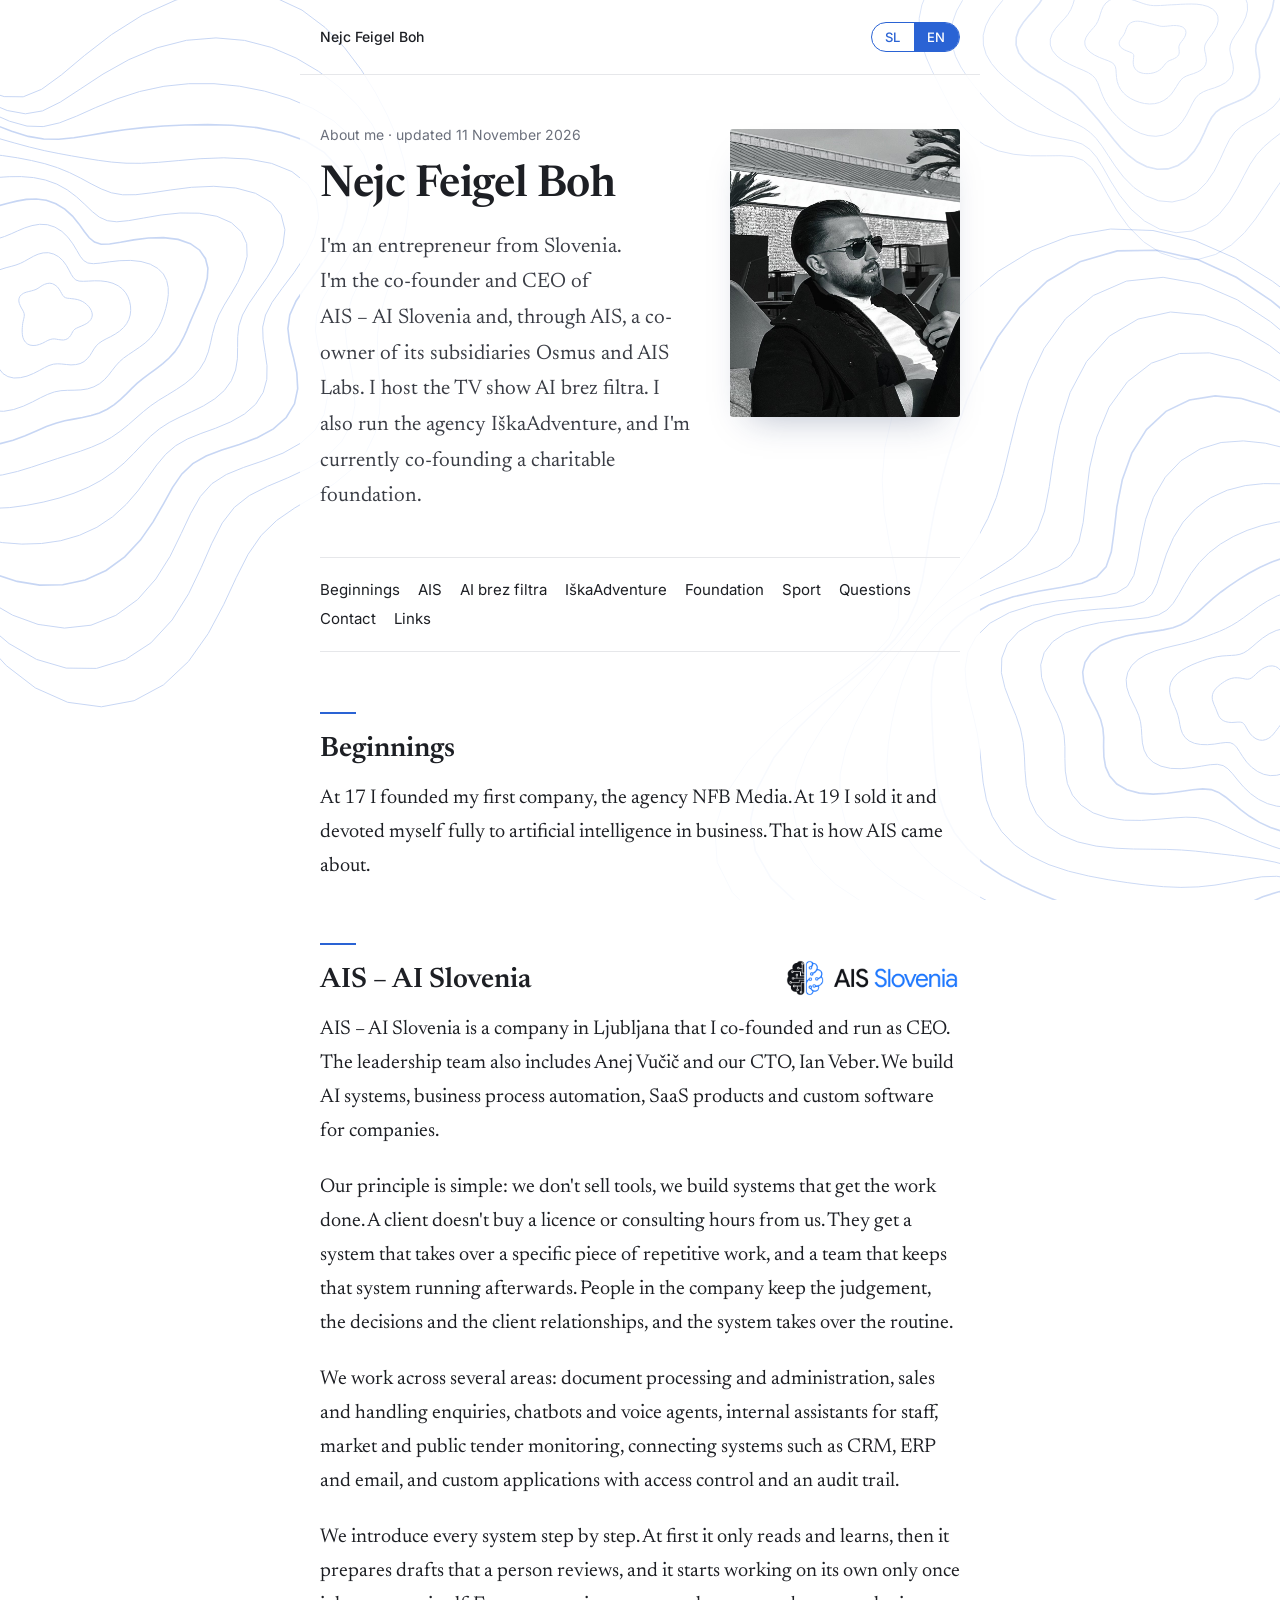
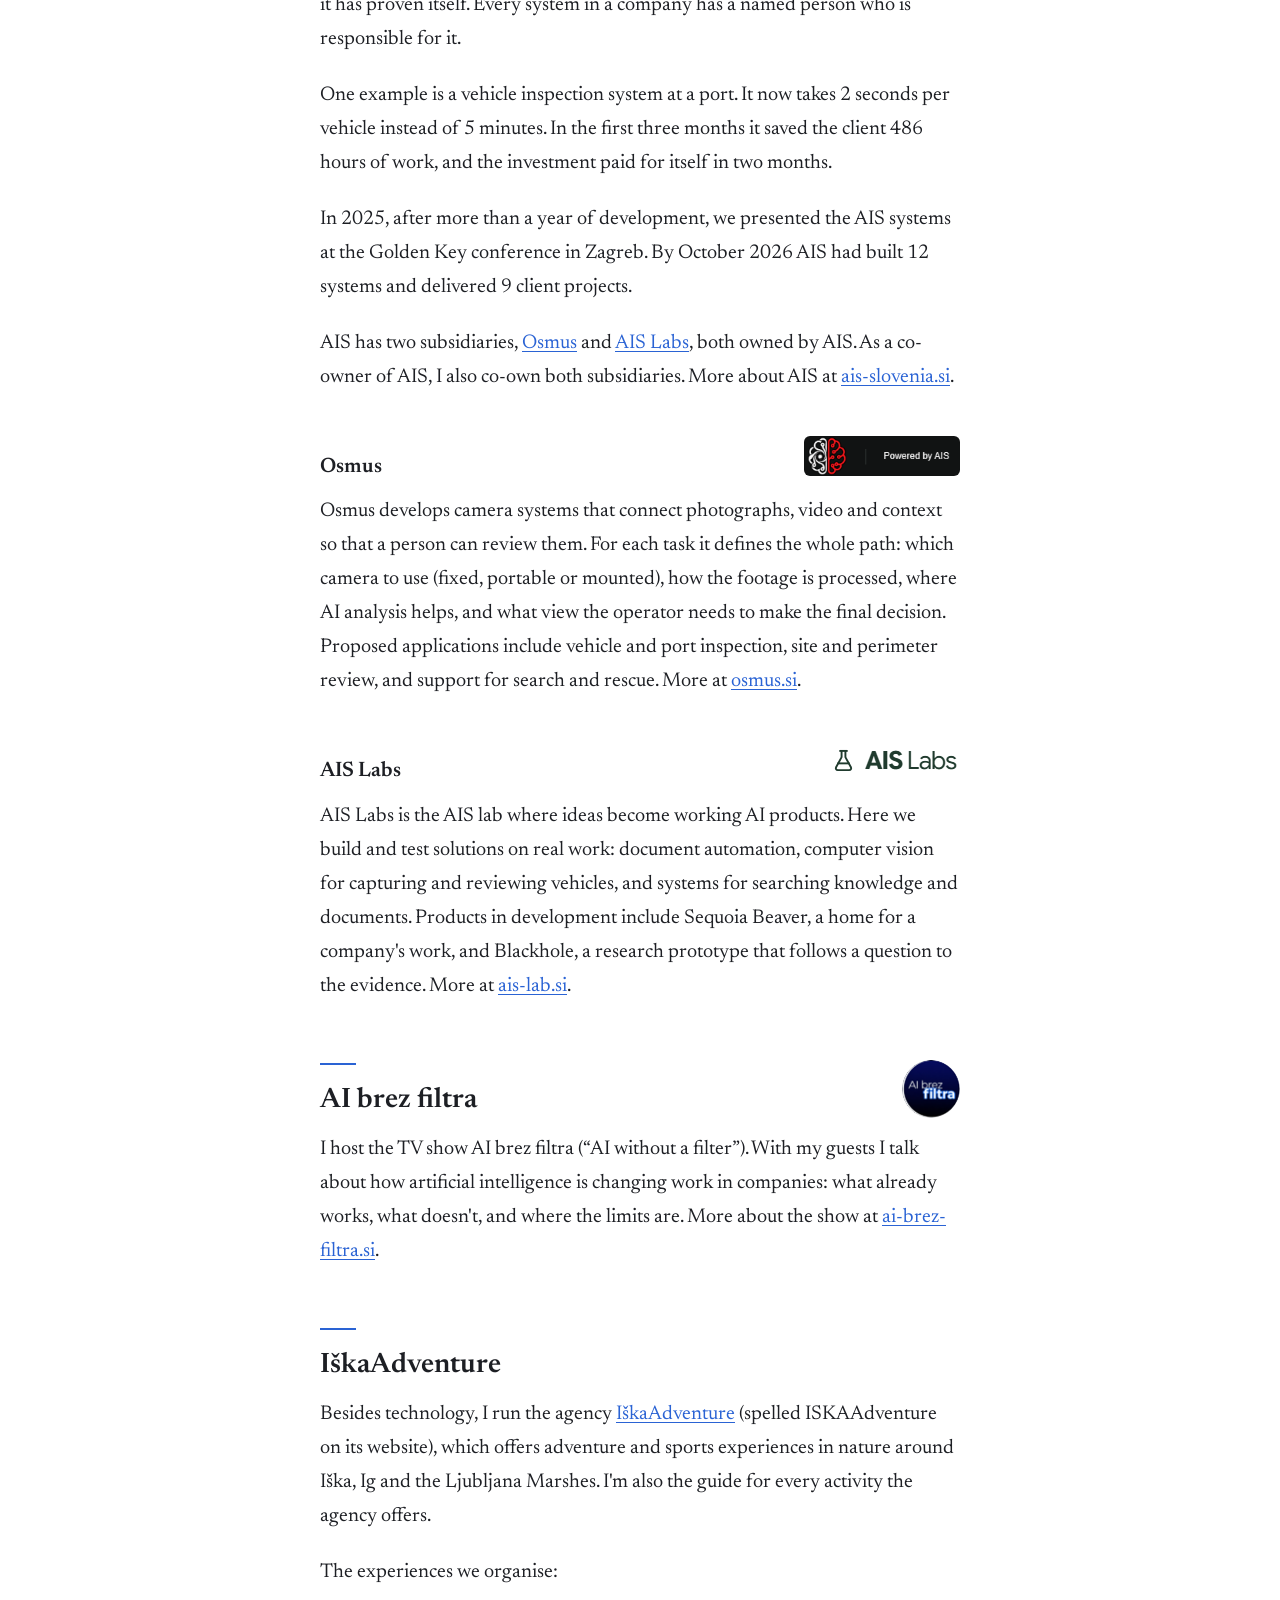
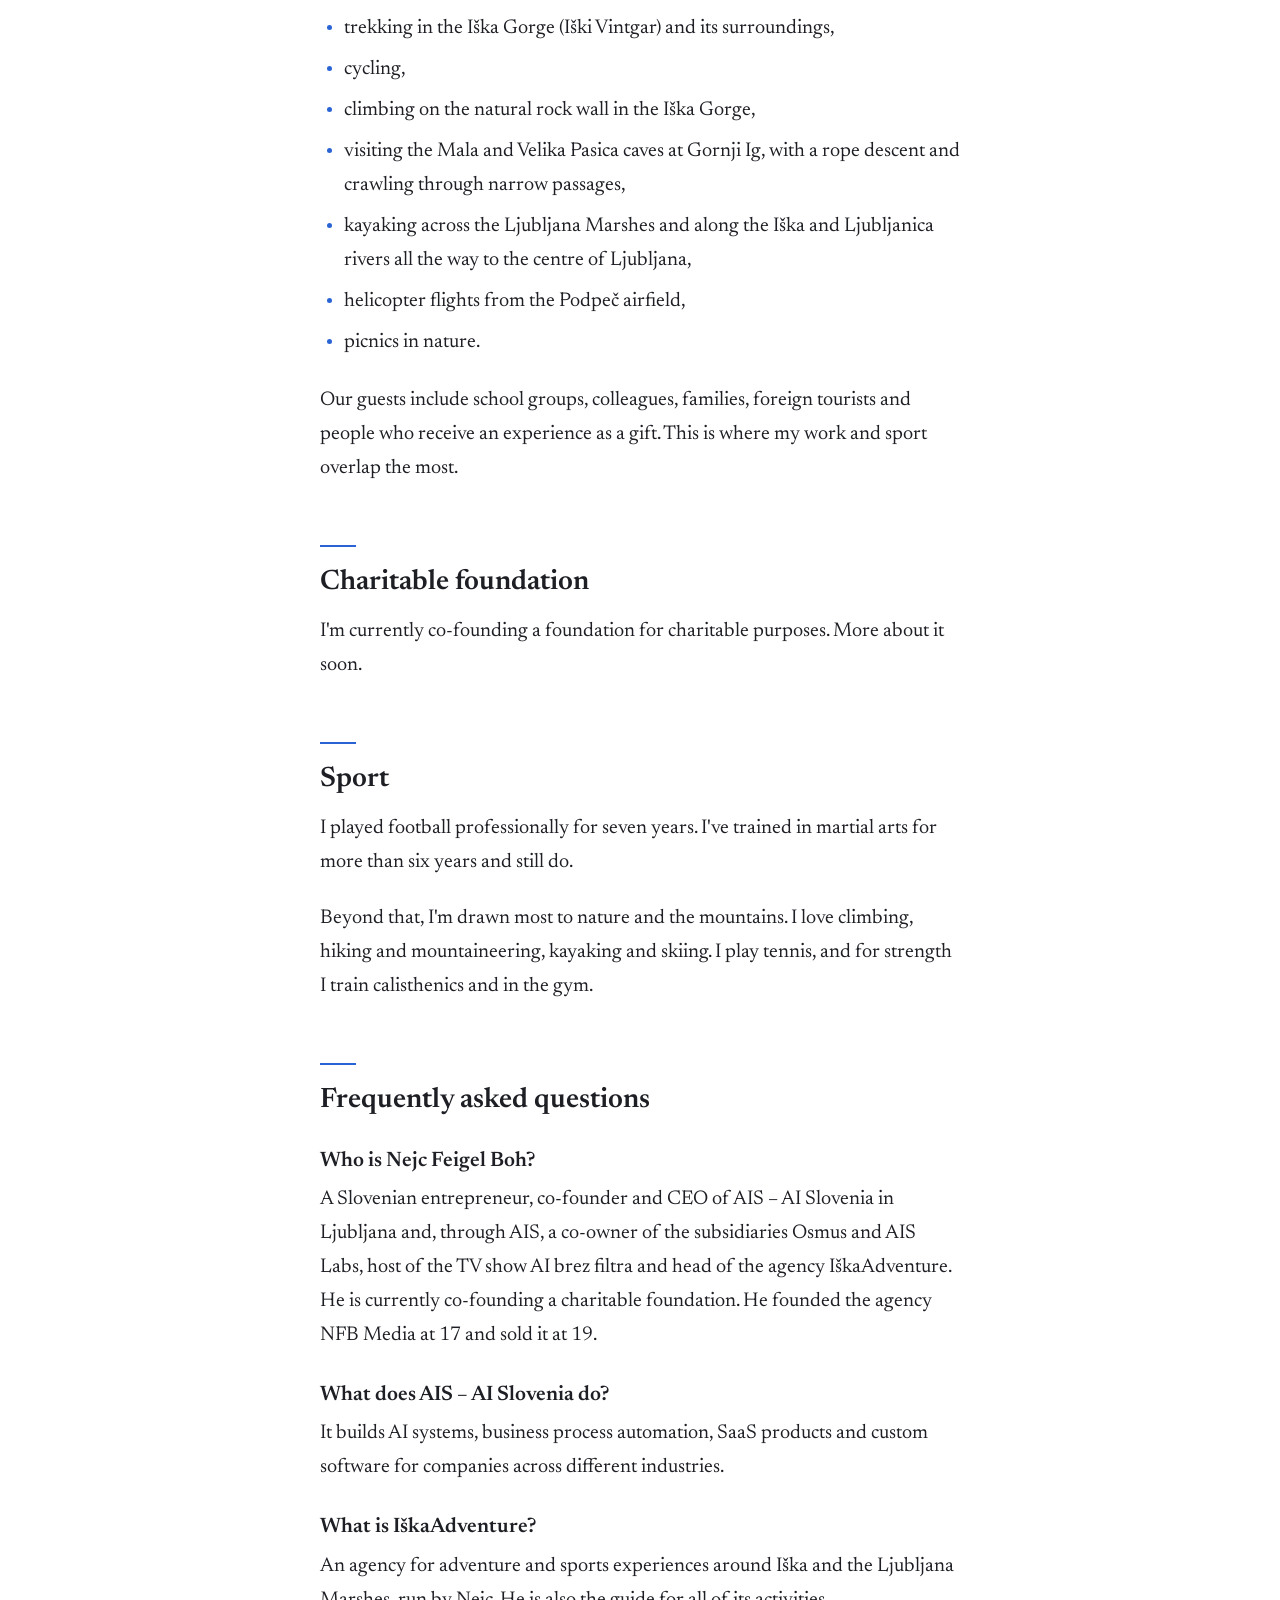
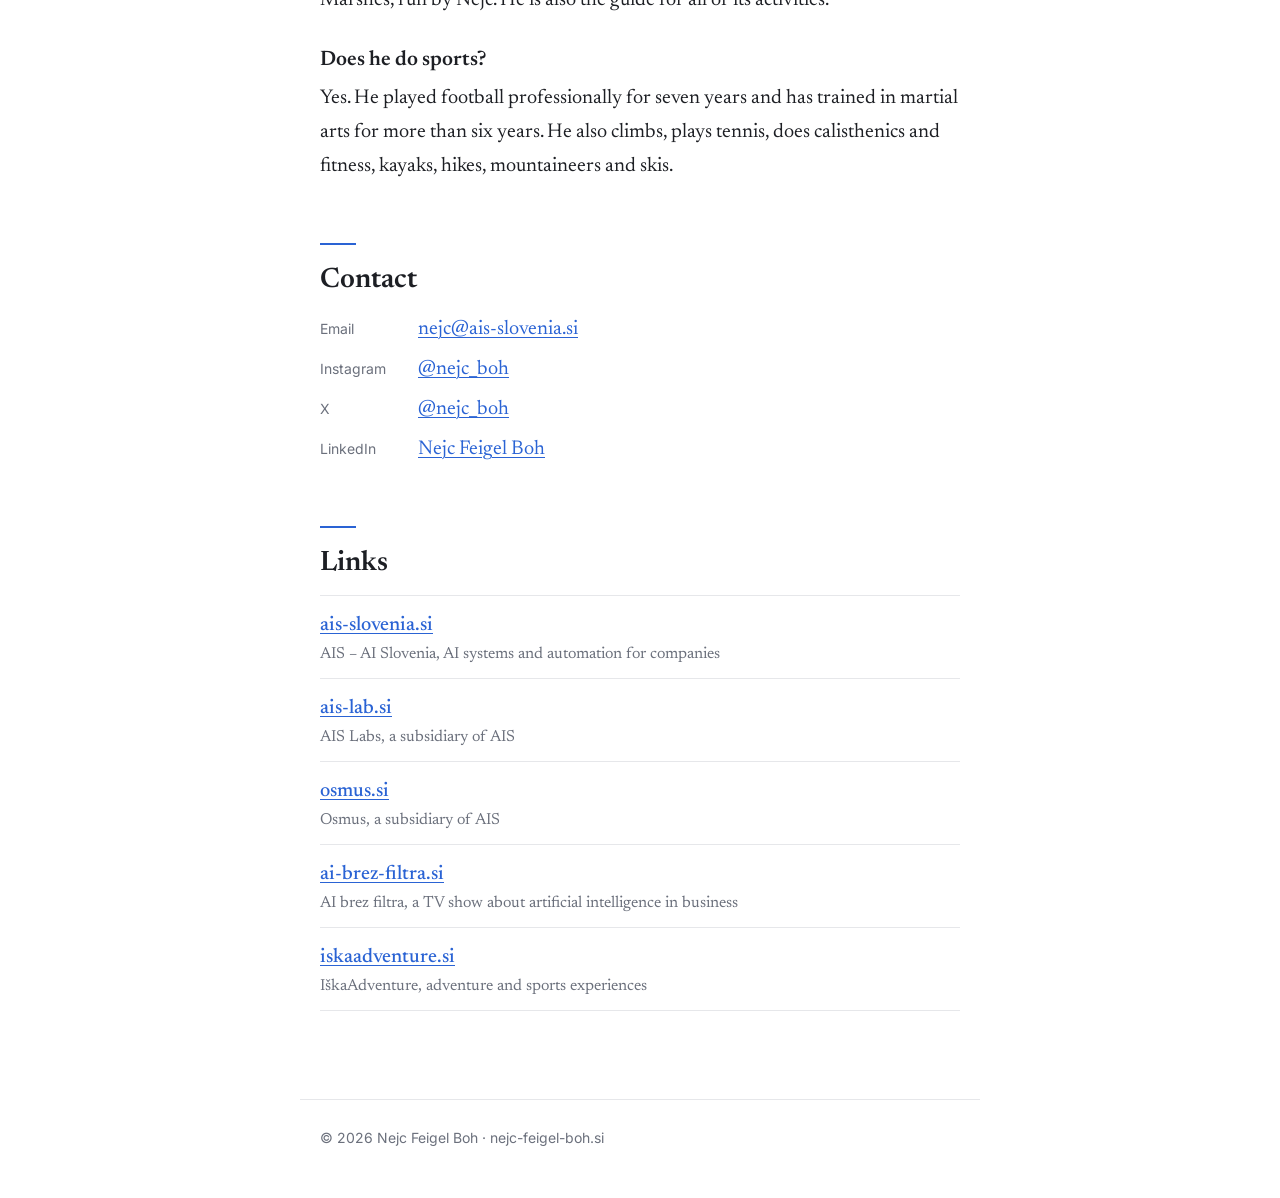
==== en/index.html @ ed2485aa "Osebna stran nejc-feigel-boh.si (SL in EN) Co-Authored-By: Claude Opus 5.5 <noreply@anthropic.com>" ====
<!doctype html>
<html lang="en">
<head>
<meta charset="utf-8">
<meta name="viewport" content="width=device-width, initial-scale=1">
<title>Nejc Feigel Boh – co-founder and CEO of AIS</title>
<meta name="description" content="Nejc Feigel Boh is the co-founder and CEO of AIS – AI Slovenia, host of the TV show AI brez filtra and head of the adventure agency IškaAdventure.">
<meta name="author" content="Nejc Feigel Boh">
<link rel="canonical" href="https://nejc-feigel-boh.si/en/">
<link rel="alternate" hreflang="sl" href="https://nejc-feigel-boh.si/">
<link rel="alternate" hreflang="en" href="https://nejc-feigel-boh.si/en/">
<link rel="alternate" hreflang="x-default" href="https://nejc-feigel-boh.si/">
<meta name="robots" content="index, follow, max-image-preview:large">
<meta name="color-scheme" content="light">

<meta property="og:type" content="profile">
<meta property="og:locale" content="en_GB">
<meta property="og:locale:alternate" content="sl_SI">
<meta property="og:title" content="Nejc Feigel Boh">
<meta property="og:description" content="Who Nejc Feigel Boh is, what he works on and how to reach him.">
<meta property="og:url" content="https://nejc-feigel-boh.si/en/">
<meta property="og:image" content="https://nejc-feigel-boh.si/og-image.jpg">
<meta property="og:image:width" content="1200">
<meta property="og:image:height" content="630">
<meta property="og:image:alt" content="Nejc Feigel Boh, black and white photo">
<meta property="profile:first_name" content="Nejc">
<meta property="profile:last_name" content="Feigel Boh">
<meta name="twitter:card" content="summary_large_image">

<link rel="alternate" type="text/plain" href="/llms.txt" title="LLM summary">

<link rel="preload" href="/fonts/newsreader-normal-400-latin.woff2" as="font" type="font/woff2" crossorigin>
<link rel="stylesheet" href="/fonts/fonts.css">
<link rel="icon" href="/favicon.svg" type="image/svg+xml">
<link rel="icon" href="/favicon-32.png" sizes="32x32" type="image/png">
<link rel="apple-touch-icon" href="/apple-touch-icon.png">

<script type="application/ld+json">
{
  "@context": "https://schema.org",
  "@graph": [
    {
      "@type": "ProfilePage",
      "@id": "https://nejc-feigel-boh.si/en/#page",
      "url": "https://nejc-feigel-boh.si/en/",
      "name": "Nejc Feigel Boh",
      "inLanguage": "en",
      "dateModified": "2026-11-11",
      "mainEntity": { "@id": "https://nejc-feigel-boh.si/#person" }
    },
    {
      "@type": "Person",
      "@id": "https://nejc-feigel-boh.si/#person",
      "name": "Nejc Feigel Boh",
      "givenName": "Nejc",
      "familyName": "Feigel Boh",
      "url": "https://nejc-feigel-boh.si/",
      "image": "https://nejc-feigel-boh.si/nejc-foto.jpg",
      "jobTitle": [
        "Co-founder and CEO of AIS – AI Slovenia",
        "Host of the TV show AI brez filtra",
        "Head of IškaAdventure and outdoor guide"
      ],
      "description": "Slovenian entrepreneur. Co-founder and CEO of AIS – AI Slovenia, which builds AI systems, business process automation, SaaS products and custom software. As a co-owner of AIS, also a co-owner of its subsidiaries Osmus and AIS Labs. Host of the TV show AI brez filtra. Runs the agency IškaAdventure and guides its adventure and sports activities. Currently co-founding a charitable foundation. Founded the agency NFB Media at 17 and sold it at 19. Played football professionally for seven years and has trained in martial arts for more than six years.",
      "nationality": { "@type": "Country", "name": "Slovenia" },
      "homeLocation": { "@type": "Place", "name": "Ljubljana, Slovenia" },
      "worksFor": [{ "@id": "https://ais-slovenia.si/#organization" }, { "@id": "https://nejc-feigel-boh.si/#iska" }],
      "email": "mailto:nejc@ais-slovenia.si",
      "knowsLanguage": ["sl", "en"],
      "knowsAbout": [
        "artificial intelligence in business",
        "business process automation",
        "AI agents",
        "custom software",
        "company leadership",
        "adventure tourism and outdoor guiding",
        "climbing", "football", "martial arts"
      ],
      "sameAs": [
        "https://www.instagram.com/nejc_boh/",
        "https://x.com/nejc_boh",
        "https://si.linkedin.com/in/nejc-feigel-boh-abba783a3"
      ]
    },
    {
      "@type": "Organization",
      "@id": "https://ais-slovenia.si/#organization",
      "name": "AIS Slovenia",
      "alternateName": ["AIS – AI Slovenia", "AIS", "Artificial Intelligence Slovenia"],
      "legalName": "AIS, razvoj umetne inteligence, Anej Vučič s.p.",
      "url": "https://ais-slovenia.si/",
      "address": { "@type": "PostalAddress", "addressLocality": "Ljubljana", "addressCountry": "SI" },
      "founder": { "@id": "https://nejc-feigel-boh.si/#person" },
      "subOrganization": [
        { "@type": "Organization", "name": "Osmus", "alternateName": "OSMUS", "url": "https://osmus.si/" },
        { "@type": "Organization", "name": "AIS Labs", "url": "https://ais-lab.si/" }
      ]
    },
    {
      "@type": "Organization",
      "@id": "https://nejc-feigel-boh.si/#iska",
      "name": "IškaAdventure",
      "alternateName": ["ISKAAdventure", "Iška Adventure"],
      "url": "https://iskaadventure.si/",
      "description": "Adventure and sports activities around Iška and the Ljubljana Marshes: trekking, cycling, climbing in the Iška Gorge, the Mala and Velika Pasica caves, kayaking, helicopter flights and picnics."
    },
    {
      "@type": "TVSeries",
      "name": "AI brez filtra",
      "url": "https://ai-brez-filtra.si/",
      "alternateName": "AI without a filter",
      "inLanguage": "sl",
      "actor": { "@id": "https://nejc-feigel-boh.si/#person" },
      "description": "A TV show about artificial intelligence in business, hosted by Nejc Feigel Boh."
    },
    {
      "@type": "FAQPage",
      "@id": "https://nejc-feigel-boh.si/en/#faq",
      "mainEntity": [
        {
          "@type": "Question",
          "name": "Who is Nejc Feigel Boh?",
          "acceptedAnswer": { "@type": "Answer", "text": "Nejc Feigel Boh is a Slovenian entrepreneur, co-founder and CEO of AIS – AI Slovenia in Ljubljana and, through AIS, a co-owner of the subsidiaries Osmus and AIS Labs, host of the TV show AI brez filtra and head of the adventure agency IškaAdventure. He is currently co-founding a charitable foundation. He founded the agency NFB Media at 17 and sold it at 19." }
        },
        {
          "@type": "Question",
          "name": "What is AIS – AI Slovenia?",
          "acceptedAnswer": { "@type": "Answer", "text": "AIS – AI Slovenia is a Ljubljana-based company that builds AI systems, business process automation, SaaS products and custom applications. Its subsidiaries are Osmus and AIS Labs." }
        },
        {
          "@type": "Question",
          "name": "What is IškaAdventure?",
          "acceptedAnswer": { "@type": "Answer", "text": "IškaAdventure (officially ISKAAdventure) is an agency for adventure and sports activities around Iška and the Ljubljana Marshes, run by Nejc Feigel Boh. It offers trekking, cycling, climbing in the Iška Gorge, visits to the Mala and Velika Pasica caves, kayaking, helicopter flights and picnics. Nejc is the guide for all of its activities." }
        },
        {
          "@type": "Question",
          "name": "Does Nejc Feigel Boh do sports?",
          "acceptedAnswer": { "@type": "Answer", "text": "Yes. He played football professionally for seven years and has trained in martial arts for more than six years. He also climbs, plays tennis, does calisthenics and fitness, kayaks, hikes, mountaineers and skis." }
        },
        {
          "@type": "Question",
          "name": "How can I contact Nejc Feigel Boh?",
          "acceptedAnswer": { "@type": "Answer", "text": "By email at nejc@ais-slovenia.si." }
        }
      ]
    }
  ]
}
</script>

<style>
  :root {
    --bg: #ffffff;
    --text: #1d1f24;
    --muted: #6b707c;
    --line: #e6e7ea;
    --blue: #2a63d4;
    --blue-dark: #1d4aa6;
  }
  * { box-sizing: border-box; }
  html { scroll-behavior: smooth; }
  body {
    margin: 0; background: var(--bg); color: var(--text);
    font-family: Newsreader, Georgia, "Times New Roman", serif;
    font-size: 20px; line-height: 1.7;
    -webkit-font-smoothing: antialiased;
  }
  a { color: var(--blue); text-decoration: underline; text-decoration-thickness: 1px; text-underline-offset: 3px; }
  a:hover { color: var(--blue-dark); }

  .site { max-width: 680px; margin: 0 auto; padding: 0 20px; }
  .top {
    max-width: 680px; margin: 0 auto; padding: 22px 20px;
    display: flex; justify-content: space-between; align-items: baseline; gap: 16px;
    font-family: Inter, system-ui, sans-serif; font-size: 14px; color: var(--muted);
    border-bottom: 1px solid var(--line);
  }
  .top a { color: var(--text); text-decoration: none; font-weight: 500; }
  .top { align-items: center; }

  /* Gumb za jezik */
  .lang { display: inline-flex; border: 1px solid var(--blue); border-radius: 999px; overflow: hidden; }
  .lang a, .lang span {
    padding: 5px 13px; font-size: 13px; font-weight: 500; letter-spacing: .04em; line-height: 1.4;
  }
  .lang .on { background: var(--blue); color: #fff; }
  .top .lang a { color: var(--blue); }
  .top .lang a:hover { background: #eef3fc; color: var(--blue-dark); }

  article { padding: 48px 0 24px; }

  .author { font-family: Inter, system-ui, sans-serif; font-size: 14px; color: var(--muted); margin-bottom: 14px; }

  /* Velika fotografija na vrhu */
  .opening { display: grid; grid-template-columns: 1fr 230px; gap: 36px; align-items: start; }
  .opening .intro { font-size: 21px; }
  .nowrap { white-space: nowrap; }
  .hero-photo { margin: 6px 0 0; }
  .hero-photo img {
    display: block; width: 100%; height: auto; aspect-ratio: 4 / 5; object-fit: cover; object-position: 45% 30%;
    border-radius: 3px; box-shadow: 0 18px 36px -20px rgba(20, 40, 90, .35);
  }
  @media (max-width: 600px) {
    .opening { grid-template-columns: 1fr; gap: 0; }
    .hero-photo { order: -1; width: 62%; max-width: 240px; margin: 0 0 24px; }
  }

  /* Ozadje: plastnice, ki se premikajo ob skrolanju */
  html { background: var(--bg); }
  body { background: transparent; }
  #topo { position: fixed; inset: 0; width: 100%; height: 100%; z-index: -1; pointer-events: none; }
  #topo path { fill: none; stroke: var(--blue); stroke-width: 1; vector-effect: non-scaling-stroke; }
  .top, .site, footer { position: relative; }
  article { background: rgba(255,255,255,.86); margin: 0 -20px; padding-left: 20px; padding-right: 20px; }

  .progress {
    position: fixed; top: 0; left: 0; height: 2px; width: 100%; background: var(--blue);
    transform-origin: 0 50%; transform: scaleX(0); z-index: 20;
  }

  /* Besedilo se ob skrolanju nežno prikaže */
  .js .reveal { opacity: 0; transform: translateY(14px); transition: opacity .7s ease, transform .7s ease; }
  .js .reveal.in { opacity: 1; transform: none; }
  @media (prefers-reduced-motion: reduce) {
    .js .reveal { opacity: 1; transform: none; transition: none; }
  }

  h1 { font-weight: 600; font-size: 44px; line-height: 1.15; letter-spacing: -.01em; margin: 0 0 18px; }
  .intro { font-size: 22px; color: #3a3d45; margin: 0 0 8px; }

  h2 { font-weight: 600; font-size: 28px; line-height: 1.25; margin: 56px 0 14px; padding-top: 4px; }
  h2::before { content: ""; display: block; width: 36px; height: 2px; background: var(--blue); margin-bottom: 18px; }
  h3 { font-weight: 600; font-size: 21px; line-height: 1.35; margin: 30px 0 6px; }
  p { margin: 0 0 1.1em; }
  ul { margin: 0 0 1.2em; padding-left: 1.2em; }
  li { margin-bottom: .35em; }
  li::marker { color: var(--blue); }

  .toc {
    margin: 34px 0 0; padding: 18px 0; border-top: 1px solid var(--line); border-bottom: 1px solid var(--line);
    font-family: Inter, system-ui, sans-serif; font-size: 15px; line-height: 1.9; color: var(--muted);
  }
  .toc a { color: var(--text); text-decoration: none; margin-right: 14px; white-space: nowrap; }
  .toc a:hover { color: var(--blue); }

  .note { color: var(--muted); font-size: 17px; }

  .sec-title {
    display: flex; justify-content: space-between; align-items: flex-end; gap: 12px 24px; flex-wrap: wrap;
    margin: 56px 0 14px;
  }
  .sec-title h2 { margin: 0; }
  .sec-logo { display: block; line-height: 0; }
  .sec-logo img { height: 40px; width: auto; }
  .sec-title.sub { margin: 30px 0 6px; align-items: center; }
  .sec-logo img.logo-dark { height: 40px; border-radius: 6px; }
  .sec-logo img.logo-small { height: 27px; }
  .sec-logo img.logo-round { height: 58px; border-radius: 50%; }
  @media (max-width: 600px) {
    .sec-title { margin-top: 46px; }
    .sec-title.sub { margin-top: 28px; }
    .sec-logo img { height: 32px; }
    .sec-logo img.logo-dark { height: 34px; }
    .sec-logo img.logo-small { height: 24px; }
    .sec-logo img.logo-round { height: 48px; }
  }

  .contact { list-style: none; padding: 0; margin: 0 0 1.2em; }
  .contact li { margin: 0 0 .3em; }
  .contact span { display: inline-block; min-width: 98px; font-family: Inter, system-ui, sans-serif; font-size: 14px; color: var(--muted); }

  .links { list-style: none; padding: 0; margin: 0 0 1.2em; }
  .links li { padding: 12px 0; border-bottom: 1px solid var(--line); margin: 0; }
  .links li:first-child { border-top: 1px solid var(--line); }
  .links a { font-weight: 500; }
  .links span { display: block; font-size: 16px; color: var(--muted); line-height: 1.5; }

  footer {
    max-width: 680px; margin: 40px auto 0; padding: 26px 20px 48px; border-top: 1px solid var(--line);
    font-family: Inter, system-ui, sans-serif; font-size: 14px; color: var(--muted);
  }

  @media (max-width: 600px) {
    body { font-size: 18.5px; }
    h1 { font-size: 34px; }
    .intro { font-size: 20px; }
    h2 { font-size: 25px; margin-top: 46px; }
    article { padding-top: 34px; }
  }
</style>
</head>
<body>
<script>document.documentElement.classList.add('js');</script>
<div class="progress" aria-hidden="true"></div>
<svg id="topo" aria-hidden="true"></svg>

<header class="top">
  <a href="#">Nejc Feigel Boh</a>
  <nav class="lang" aria-label="Language">
    <a href="../" hreflang="sl" lang="sl" title="Preberi v slovenščini">SL</a><span class="on" aria-current="true">EN</span>
  </nav>
</header>

<main class="site">
<article>

  <div class="opening">
    <div>
      <div class="author">About me · updated 11 November 2026</div>
      <h1>Nejc Feigel Boh</h1>
      <p class="intro">
        I'm an entrepreneur from Slovenia.<br>
        I'm the co-founder and CEO of <span class="nowrap">AIS – AI Slovenia</span> and, through AIS,
        a co-owner of its subsidiaries Osmus and AIS Labs. I host the TV show AI brez filtra. I also
        run the agency IškaAdventure, and I'm currently co-founding a charitable foundation.
      </p>
    </div>
    <figure class="hero-photo">
      <img src="../nejc-foto.jpg" alt="Nejc Feigel Boh, black and white photo" width="1069" height="1133">
    </figure>
  </div>

  <nav class="toc" aria-label="Contents">
    <a href="#beginnings">Beginnings</a>
    <a href="#ais">AIS</a>
    <a href="#ai-brez-filtra">AI brez filtra</a>
    <a href="#iskaadventure">IškaAdventure</a>
    <a href="#foundation">Foundation</a>
    <a href="#sport">Sport</a>
    <a href="#questions">Questions</a>
    <a href="#contact">Contact</a>
    <a href="#links">Links</a>
  </nav>

  <h2 id="beginnings">Beginnings</h2>
  <p>
    At 17 I founded my first company, the agency NFB Media. At 19 I sold it and devoted myself fully to
    artificial intelligence in business. That is how AIS came about.
  </p>

  <div class="sec-title">
    <h2 id="ais">AIS – AI Slovenia</h2>
    <a href="https://ais-slovenia.si/" class="sec-logo"><img src="../ais-logo.png" alt="AIS Slovenia logo" width="502" height="114"></a>
  </div>
  <p>
    AIS – AI Slovenia is a company in Ljubljana that I co-founded and run as CEO. The leadership team also
    includes Anej Vučič and our CTO, Ian Veber. We build AI systems, business process automation, SaaS products
    and custom software for companies.
  </p>
  <p>
    Our principle is simple: we don't sell tools, we build systems that get the work done. A client doesn't buy
    a licence or consulting hours from us. They get a system that takes over a specific piece of repetitive work,
    and a team that keeps that system running afterwards. People in the company keep the judgement, the decisions
    and the client relationships, and the system takes over the routine.
  </p>
  <p>
    We work across several areas: document processing and administration, sales and handling enquiries,
    chatbots and voice agents, internal assistants for staff, market and public tender monitoring, connecting
    systems such as CRM, ERP and email, and custom applications with access control and an audit trail.
  </p>
  <p>
    We introduce every system step by step. At first it only reads and learns, then it prepares drafts that a
    person reviews, and it starts working on its own only once it has proven itself. Every system in a company
    has a named person who is responsible for it.
  </p>
  <p>
    One example is a vehicle inspection system at a port. It now takes 2 seconds per vehicle instead of
    5 minutes. In the first three months it saved the client 486 hours of work, and the investment paid for
    itself in two months.
  </p>
  <p>
    In 2025, after more than a year of development, we presented the AIS systems at the Golden Key
    conference in Zagreb. By October 2026 AIS had built 12 systems and delivered 9 client projects.
  </p>

  <p>
    AIS has two subsidiaries, <a href="https://osmus.si/">Osmus</a> and
    <a href="https://ais-lab.si/">AIS Labs</a>, both owned by AIS. As a co-owner of AIS, I also co-own
    both subsidiaries. More about AIS at
    <a href="https://ais-slovenia.si/">ais-slovenia.si</a>.
  </p>

  <div class="sec-title sub">
    <h3 id="osmus">Osmus</h3>
    <a href="https://osmus.si/" class="sec-logo"><img class="logo-dark" src="../osmus-logo.png?v=2" alt="Osmus logo, Powered by AIS" width="203" height="52"></a>
  </div>

  <p>
    Osmus develops camera systems that connect photographs, video and context so that a person can review them.
    For each task it defines the whole path: which camera to use (fixed, portable or mounted), how the footage is
    processed, where AI analysis helps, and what view the operator needs to make the final decision. Proposed
    applications include vehicle and port inspection, site and perimeter review, and support for search and rescue. More at
    <a href="https://osmus.si/">osmus.si</a>.
  </p>

  <div class="sec-title sub">
    <h3 id="ais-labs">AIS Labs</h3>
    <a href="https://ais-lab.si/" class="sec-logo"><img class="logo-small" src="../ais-labs-logo.png" alt="AIS Labs logo" width="128" height="27"></a>
  </div>

  <p>
    AIS Labs is the AIS lab where ideas become working AI products. Here we build and test solutions on real work:
    document automation, computer vision for capturing and reviewing vehicles, and systems for searching knowledge
    and documents. Products in development include Sequoia Beaver, a home for a company's work, and Blackhole, a
    research prototype that follows a question to the evidence. More at <a href="https://ais-lab.si/">ais-lab.si</a>.
  </p>

  <div class="sec-title">
    <h2 id="ai-brez-filtra">AI brez filtra</h2>
    <a href="https://ai-brez-filtra.si/" class="sec-logo"><img class="logo-round" src="../ai-brez-filtra-logo.png?v=2" alt="AI brez filtra show logo" width="200" height="200"></a>
  </div>
  <p>
    I host the TV show AI brez filtra (“AI without a filter”). With my guests I talk about how artificial
    intelligence is changing work in companies: what already works, what doesn't, and where the limits are.
    More about the show at <a href="https://ai-brez-filtra.si/">ai-brez-filtra.si</a>.
  </p>

  <h2 id="iskaadventure">IškaAdventure</h2>
  <p>
    Besides technology, I run the agency <a href="https://iskaadventure.si/">IškaAdventure</a>
    (spelled ISKAAdventure on its website), which offers
    adventure and sports experiences in nature around Iška, Ig and the Ljubljana Marshes. I'm also the guide
    for every activity the agency offers.
  </p>
  <p>The experiences we organise:</p>
  <ul>
    <li>trekking in the Iška Gorge (Iški Vintgar) and its surroundings,</li>
    <li>cycling,</li>
    <li>climbing on the natural rock wall in the Iška Gorge,</li>
    <li>visiting the Mala and Velika Pasica caves at Gornji Ig, with a rope descent and crawling through narrow passages,</li>
    <li>kayaking across the Ljubljana Marshes and along the Iška and Ljubljanica rivers all the way to the centre of Ljubljana,</li>
    <li>helicopter flights from the Podpeč airfield,</li>
    <li>picnics in nature.</li>
  </ul>
  <p>
    Our guests include school groups, colleagues, families, foreign tourists and people who receive an
    experience as a gift. This is where my work and sport overlap the most.
  </p>

  <h2 id="foundation">Charitable foundation</h2>
  <p>
    I'm currently co-founding a foundation for charitable purposes. More about it soon.
  </p>

  <h2 id="sport">Sport</h2>
  <p>
    I played football professionally for seven years. I've trained in martial arts for more than six years
    and still do.
  </p>
  <p>
    Beyond that, I'm drawn most to nature and the mountains. I love climbing, hiking and mountaineering,
    kayaking and skiing. I play tennis, and for strength I train calisthenics and in the gym.
  </p>

  <h2 id="questions">Frequently asked questions</h2>

  <h3>Who is Nejc Feigel Boh?</h3>
  <p>
    A Slovenian entrepreneur, co-founder and CEO of AIS – AI Slovenia in Ljubljana and, through AIS, a co-owner
    of the subsidiaries Osmus and AIS Labs, host of the TV show AI brez filtra and head of the agency IškaAdventure. He is currently
    co-founding a charitable foundation. He founded the agency NFB Media at 17 and sold it at 19.
  </p>

  <h3>What does AIS – AI Slovenia do?</h3>
  <p>
    It builds AI systems, business process automation, SaaS products and custom software for companies across
    different industries.
  </p>

  <h3>What is IškaAdventure?</h3>
  <p>
    An agency for adventure and sports experiences around Iška and the Ljubljana Marshes, run by Nejc.
    He is also the guide for all of its activities.
  </p>

  <h3>Does he do sports?</h3>
  <p>
    Yes. He played football professionally for seven years and has trained in martial arts for more than six
    years. He also climbs, plays tennis, does calisthenics and fitness, kayaks, hikes, mountaineers and skis.
  </p>

  <h2 id="contact">Contact</h2>
  <ul class="contact">
    <li><span>Email</span><a href="mailto:nejc@ais-slovenia.si">nejc@ais-slovenia.si</a></li>
    <li><span>Instagram</span><a href="https://www.instagram.com/nejc_boh/" rel="me">@nejc_boh</a></li>
    <li><span>X</span><a href="https://x.com/nejc_boh" rel="me">@nejc_boh</a></li>
    <li><span>LinkedIn</span><a href="https://si.linkedin.com/in/nejc-feigel-boh-abba783a3" rel="me">Nejc Feigel Boh</a></li>
  </ul>

  <h2 id="links">Links</h2>
  <ul class="links">
    <li><a href="https://ais-slovenia.si/">ais-slovenia.si</a><span>AIS – AI Slovenia, AI systems and automation for companies</span></li>
    <li><a href="https://ais-lab.si/">ais-lab.si</a><span>AIS Labs, a subsidiary of AIS</span></li>
    <li><a href="https://osmus.si/">osmus.si</a><span>Osmus, a subsidiary of AIS</span></li>
    <li><a href="https://ai-brez-filtra.si/">ai-brez-filtra.si</a><span>AI brez filtra, a TV show about artificial intelligence in business</span></li>
    <li><a href="https://iskaadventure.si/">iskaadventure.si</a><span>IškaAdventure, adventure and sports experiences</span></li>
  </ul>

</article>
</main>

<footer>
  © 2026 Nejc Feigel Boh · nejc-feigel-boh.si
</footer>


<script>
(function () {
  var NS = 'http://www.w3.org/2000/svg';
  var svg = document.getElementById('topo');
  var reduce = window.matchMedia('(prefers-reduced-motion: reduce)').matches;
  var groups = [];

  // Plastnice: valovite zaprte krivulje okoli središča, kot na zemljevidu gora.
  function contour(cx, cy, r, seed) {
    var pts = [], n = 90;
    for (var i = 0; i < n; i++) {
      var a = i / n * Math.PI * 2;
      var k = 1 + .16 * Math.sin(3 * a + seed) + .09 * Math.sin(5 * a + seed * 1.7) + .05 * Math.cos(7 * a - seed);
      pts.push([cx + Math.cos(a) * r * k, cy + Math.sin(a) * r * k * .82]);
    }
    var d = 'M' + pts[0][0].toFixed(1) + ' ' + pts[0][1].toFixed(1);
    for (var j = 1; j < n; j++) d += 'L' + pts[j][0].toFixed(1) + ' ' + pts[j][1].toFixed(1);
    return d + 'Z';
  }

  function build() {
    svg.innerHTML = '';
    groups = [];
    var w = innerWidth, h = innerHeight;
    svg.setAttribute('viewBox', '0 0 ' + w + ' ' + h);
    var hills = [
      { x: w * .04, y: h * .35, levels: 11, step: 34, seed: 1.3, speed: .12, op: .26 },
      { x: w * .98, y: h * .78, levels: 13, step: 38, seed: 4.1, speed: .22, op: .24 },
      { x: w * .9,  y: h * .05, levels: 7,  step: 30, seed: 2.6, speed: .06, op: .17 }
    ];
    hills.forEach(function (hl) {
      var g = document.createElementNS(NS, 'g');
      g.style.opacity = hl.op;
      for (var i = 1; i <= hl.levels; i++) {
        var p = document.createElementNS(NS, 'path');
        p.setAttribute('d', contour(hl.x, hl.y, i * hl.step, hl.seed + i * .23));
        if (i % 4 === 0) p.style.strokeWidth = 1.6;
        g.appendChild(p);
      }
      svg.appendChild(g);
      groups.push({ el: g, hill: hl });
    });
    update();
  }

  var bar = document.querySelector('.progress');
  function update() {
    var y = scrollY, max = document.documentElement.scrollHeight - innerHeight;
    bar.style.transform = 'scaleX(' + (max > 0 ? y / max : 0) + ')';
    if (reduce) return;
    groups.forEach(function (o, i) {
      var dy = -y * o.hill.speed, rot = y * .004 * (i % 2 ? -1 : 1);
      o.el.setAttribute('transform', 'translate(0 ' + dy.toFixed(1) + ') rotate(' + rot.toFixed(2) + ' ' + o.hill.x + ' ' + o.hill.y + ')');
    });
  }

  var ticking = false;
  addEventListener('scroll', function () {
    if (!ticking) { ticking = true; requestAnimationFrame(function () { update(); ticking = false; }); }
  }, { passive: true });
  addEventListener('resize', build);
  build();

  // Prikaz besedila ob skrolanju
  var items = document.querySelectorAll('article h2, article h3, article p, article ul, .toc');
  if ('IntersectionObserver' in window) {
    var io = new IntersectionObserver(function (entries) {
      entries.forEach(function (e) { if (e.isIntersecting) { e.target.classList.add('in'); io.unobserve(e.target); } });
    }, { rootMargin: '0px 0px -8% 0px' });
    items.forEach(function (el) { el.classList.add('reveal'); io.observe(el); });
  }
})();
</script>

</body>
</html>
---- fonts/fonts.css ----
/* latin-ext */
@font-face {
  font-family: 'Inter';
  font-style: normal;
  font-weight: 400;
  font-display: swap;
  src: url(/fonts/inter-normal-400-latin-ext.woff2) format('woff2');
  unicode-range: U+0100-02BA, U+02BD-02C5, U+02C7-02CC, U+02CE-02D7, U+02DD-02FF, U+0304, U+0308, U+0329, U+1D00-1DBF, U+1E00-1E9F, U+1EF2-1EFF, U+2020, U+20A0-20AB, U+20AD-20C4, U+2113, U+2C60-2C7F, U+A720-A7FF;
}
/* latin */
@font-face {
  font-family: 'Inter';
  font-style: normal;
  font-weight: 400;
  font-display: swap;
  src: url(/fonts/inter-normal-400-latin.woff2) format('woff2');
  unicode-range: U+0000-00FF, U+0131, U+0152-0153, U+02BB-02BC, U+02C6, U+02DA, U+02DC, U+0304, U+0308, U+0329, U+2000-206F, U+20AC, U+2122, U+2191, U+2193, U+2212, U+2215, U+FEFF, U+FFFD;
}
/* latin-ext */
@font-face {
  font-family: 'Inter';
  font-style: normal;
  font-weight: 500;
  font-display: swap;
  src: url(/fonts/inter-normal-400-latin-ext.woff2) format('woff2');
  unicode-range: U+0100-02BA, U+02BD-02C5, U+02C7-02CC, U+02CE-02D7, U+02DD-02FF, U+0304, U+0308, U+0329, U+1D00-1DBF, U+1E00-1E9F, U+1EF2-1EFF, U+2020, U+20A0-20AB, U+20AD-20C4, U+2113, U+2C60-2C7F, U+A720-A7FF;
}
/* latin */
@font-face {
  font-family: 'Inter';
  font-style: normal;
  font-weight: 500;
  font-display: swap;
  src: url(/fonts/inter-normal-400-latin.woff2) format('woff2');
  unicode-range: U+0000-00FF, U+0131, U+0152-0153, U+02BB-02BC, U+02C6, U+02DA, U+02DC, U+0304, U+0308, U+0329, U+2000-206F, U+20AC, U+2122, U+2191, U+2193, U+2212, U+2215, U+FEFF, U+FFFD;
}
/* latin-ext */
@font-face {
  font-family: 'Newsreader';
  font-style: italic;
  font-weight: 400;
  font-display: swap;
  src: url(/fonts/newsreader-italic-400-latin-ext.woff2) format('woff2');
  unicode-range: U+0100-02BA, U+02BD-02C5, U+02C7-02CC, U+02CE-02D7, U+02DD-02FF, U+0304, U+0308, U+0329, U+1D00-1DBF, U+1E00-1E9F, U+1EF2-1EFF, U+2020, U+20A0-20AB, U+20AD-20C4, U+2113, U+2C60-2C7F, U+A720-A7FF;
}
/* latin */
@font-face {
  font-family: 'Newsreader';
  font-style: italic;
  font-weight: 400;
  font-display: swap;
  src: url(/fonts/newsreader-italic-400-latin.woff2) format('woff2');
  unicode-range: U+0000-00FF, U+0131, U+0152-0153, U+02BB-02BC, U+02C6, U+02DA, U+02DC, U+0304, U+0308, U+0329, U+2000-206F, U+20AC, U+2122, U+2191, U+2193, U+2212, U+2215, U+FEFF, U+FFFD;
}
/* latin-ext */
@font-face {
  font-family: 'Newsreader';
  font-style: normal;
  font-weight: 400;
  font-display: swap;
  src: url(/fonts/newsreader-normal-400-latin-ext.woff2) format('woff2');
  unicode-range: U+0100-02BA, U+02BD-02C5, U+02C7-02CC, U+02CE-02D7, U+02DD-02FF, U+0304, U+0308, U+0329, U+1D00-1DBF, U+1E00-1E9F, U+1EF2-1EFF, U+2020, U+20A0-20AB, U+20AD-20C4, U+2113, U+2C60-2C7F, U+A720-A7FF;
}
/* latin */
@font-face {
  font-family: 'Newsreader';
  font-style: normal;
  font-weight: 400;
  font-display: swap;
  src: url(/fonts/newsreader-normal-400-latin.woff2) format('woff2');
  unicode-range: U+0000-00FF, U+0131, U+0152-0153, U+02BB-02BC, U+02C6, U+02DA, U+02DC, U+0304, U+0308, U+0329, U+2000-206F, U+20AC, U+2122, U+2191, U+2193, U+2212, U+2215, U+FEFF, U+FFFD;
}
/* latin-ext */
@font-face {
  font-family: 'Newsreader';
  font-style: normal;
  font-weight: 500;
  font-display: swap;
  src: url(/fonts/newsreader-normal-400-latin-ext.woff2) format('woff2');
  unicode-range: U+0100-02BA, U+02BD-02C5, U+02C7-02CC, U+02CE-02D7, U+02DD-02FF, U+0304, U+0308, U+0329, U+1D00-1DBF, U+1E00-1E9F, U+1EF2-1EFF, U+2020, U+20A0-20AB, U+20AD-20C4, U+2113, U+2C60-2C7F, U+A720-A7FF;
}
/* latin */
@font-face {
  font-family: 'Newsreader';
  font-style: normal;
  font-weight: 500;
  font-display: swap;
  src: url(/fonts/newsreader-normal-400-latin.woff2) format('woff2');
  unicode-range: U+0000-00FF, U+0131, U+0152-0153, U+02BB-02BC, U+02C6, U+02DA, U+02DC, U+0304, U+0308, U+0329, U+2000-206F, U+20AC, U+2122, U+2191, U+2193, U+2212, U+2215, U+FEFF, U+FFFD;
}
/* latin-ext */
@font-face {
  font-family: 'Newsreader';
  font-style: normal;
  font-weight: 600;
  font-display: swap;
  src: url(/fonts/newsreader-normal-400-latin-ext.woff2) format('woff2');
  unicode-range: U+0100-02BA, U+02BD-02C5, U+02C7-02CC, U+02CE-02D7, U+02DD-02FF, U+0304, U+0308, U+0329, U+1D00-1DBF, U+1E00-1E9F, U+1EF2-1EFF, U+2020, U+20A0-20AB, U+20AD-20C4, U+2113, U+2C60-2C7F, U+A720-A7FF;
}
/* latin */
@font-face {
  font-family: 'Newsreader';
  font-style: normal;
  font-weight: 600;
  font-display: swap;
  src: url(/fonts/newsreader-normal-400-latin.woff2) format('woff2');
  unicode-range: U+0000-00FF, U+0131, U+0152-0153, U+02BB-02BC, U+02C6, U+02DA, U+02DC, U+0304, U+0308, U+0329, U+2000-206F, U+20AC, U+2122, U+2191, U+2193, U+2212, U+2215, U+FEFF, U+FFFD;
}
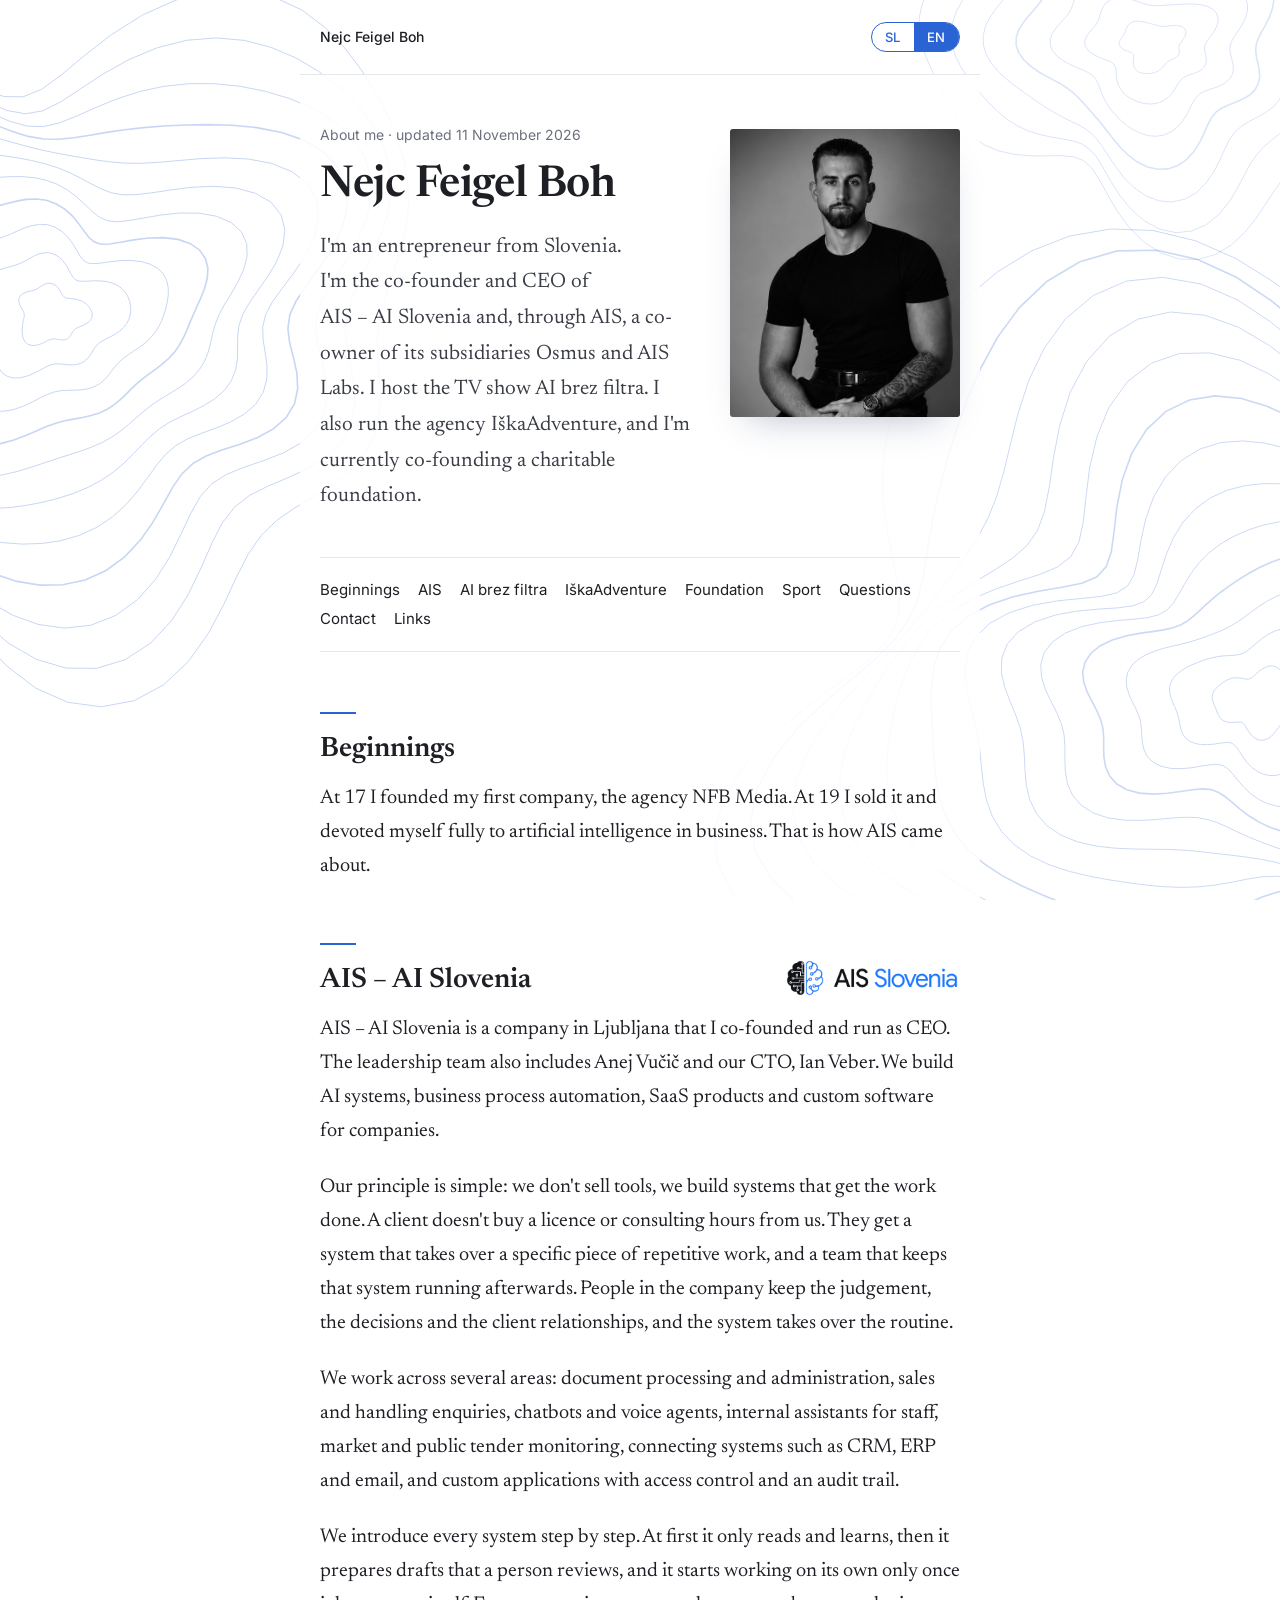
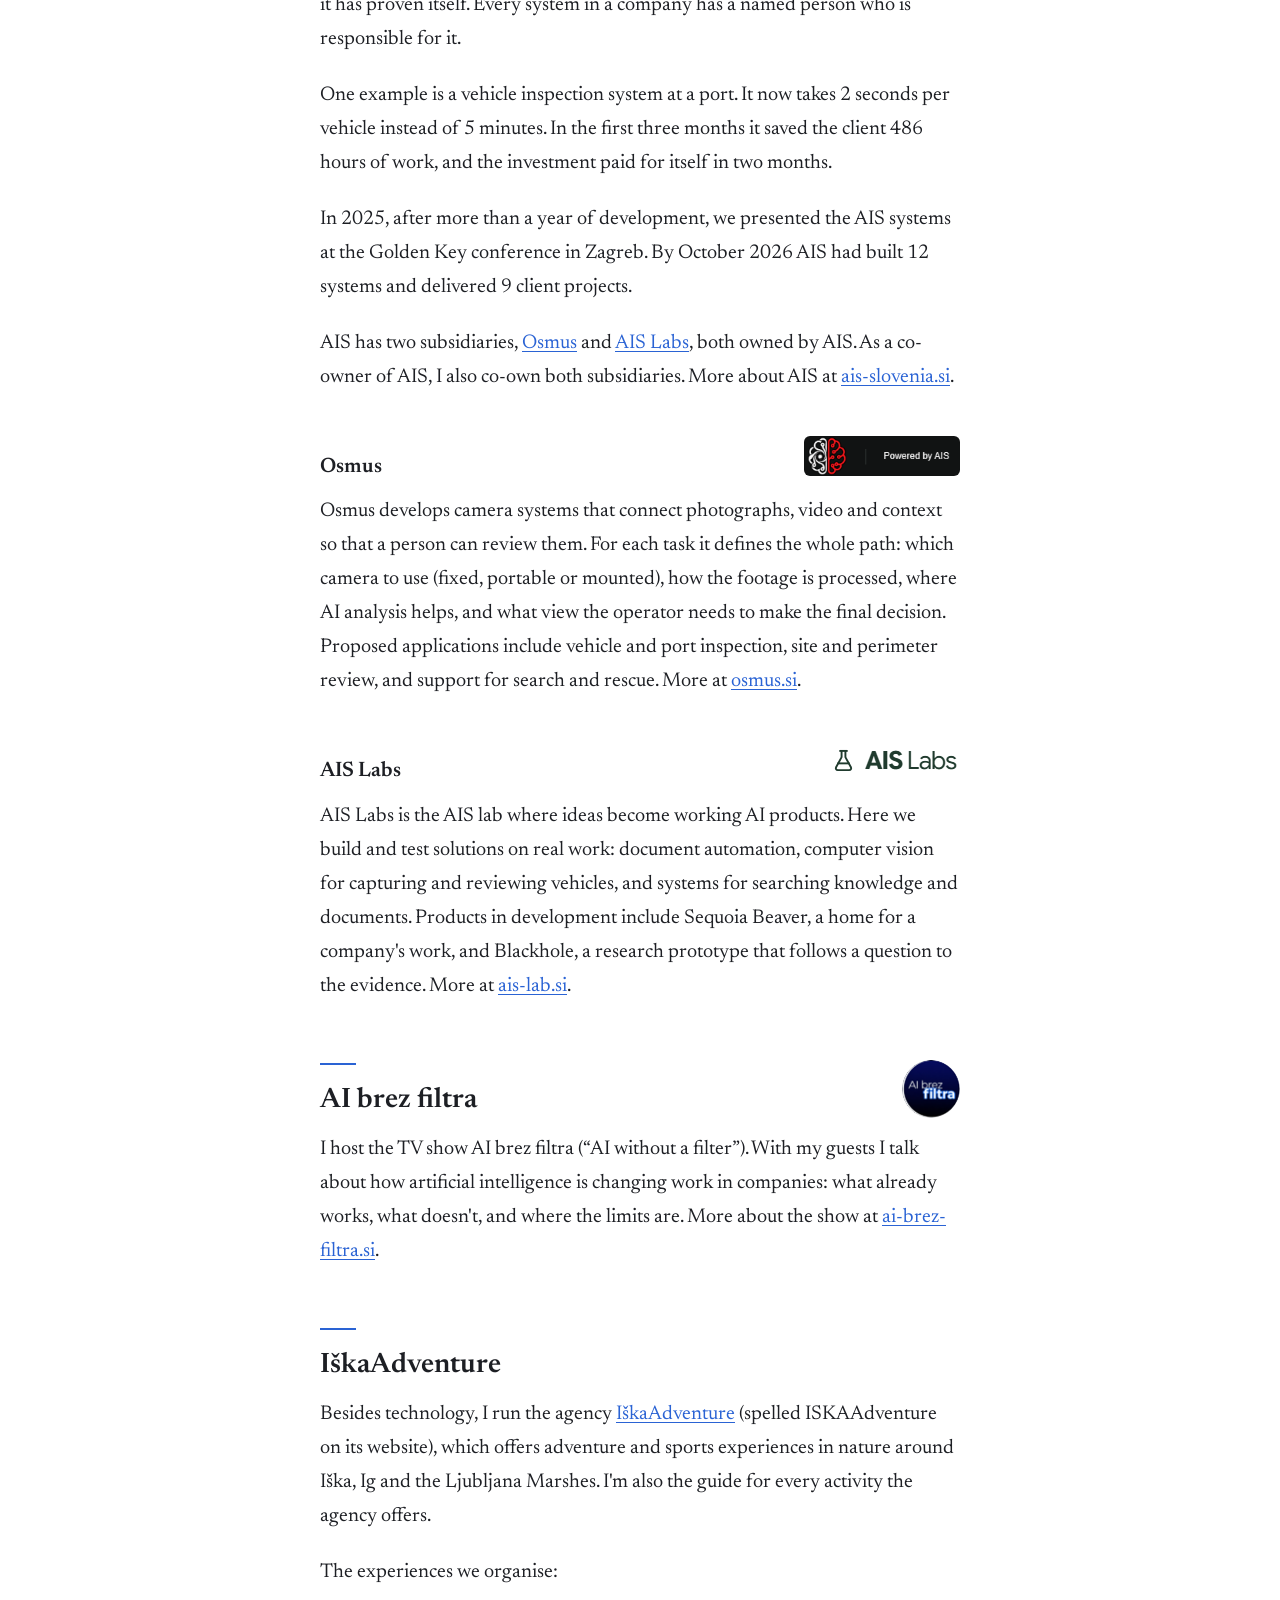
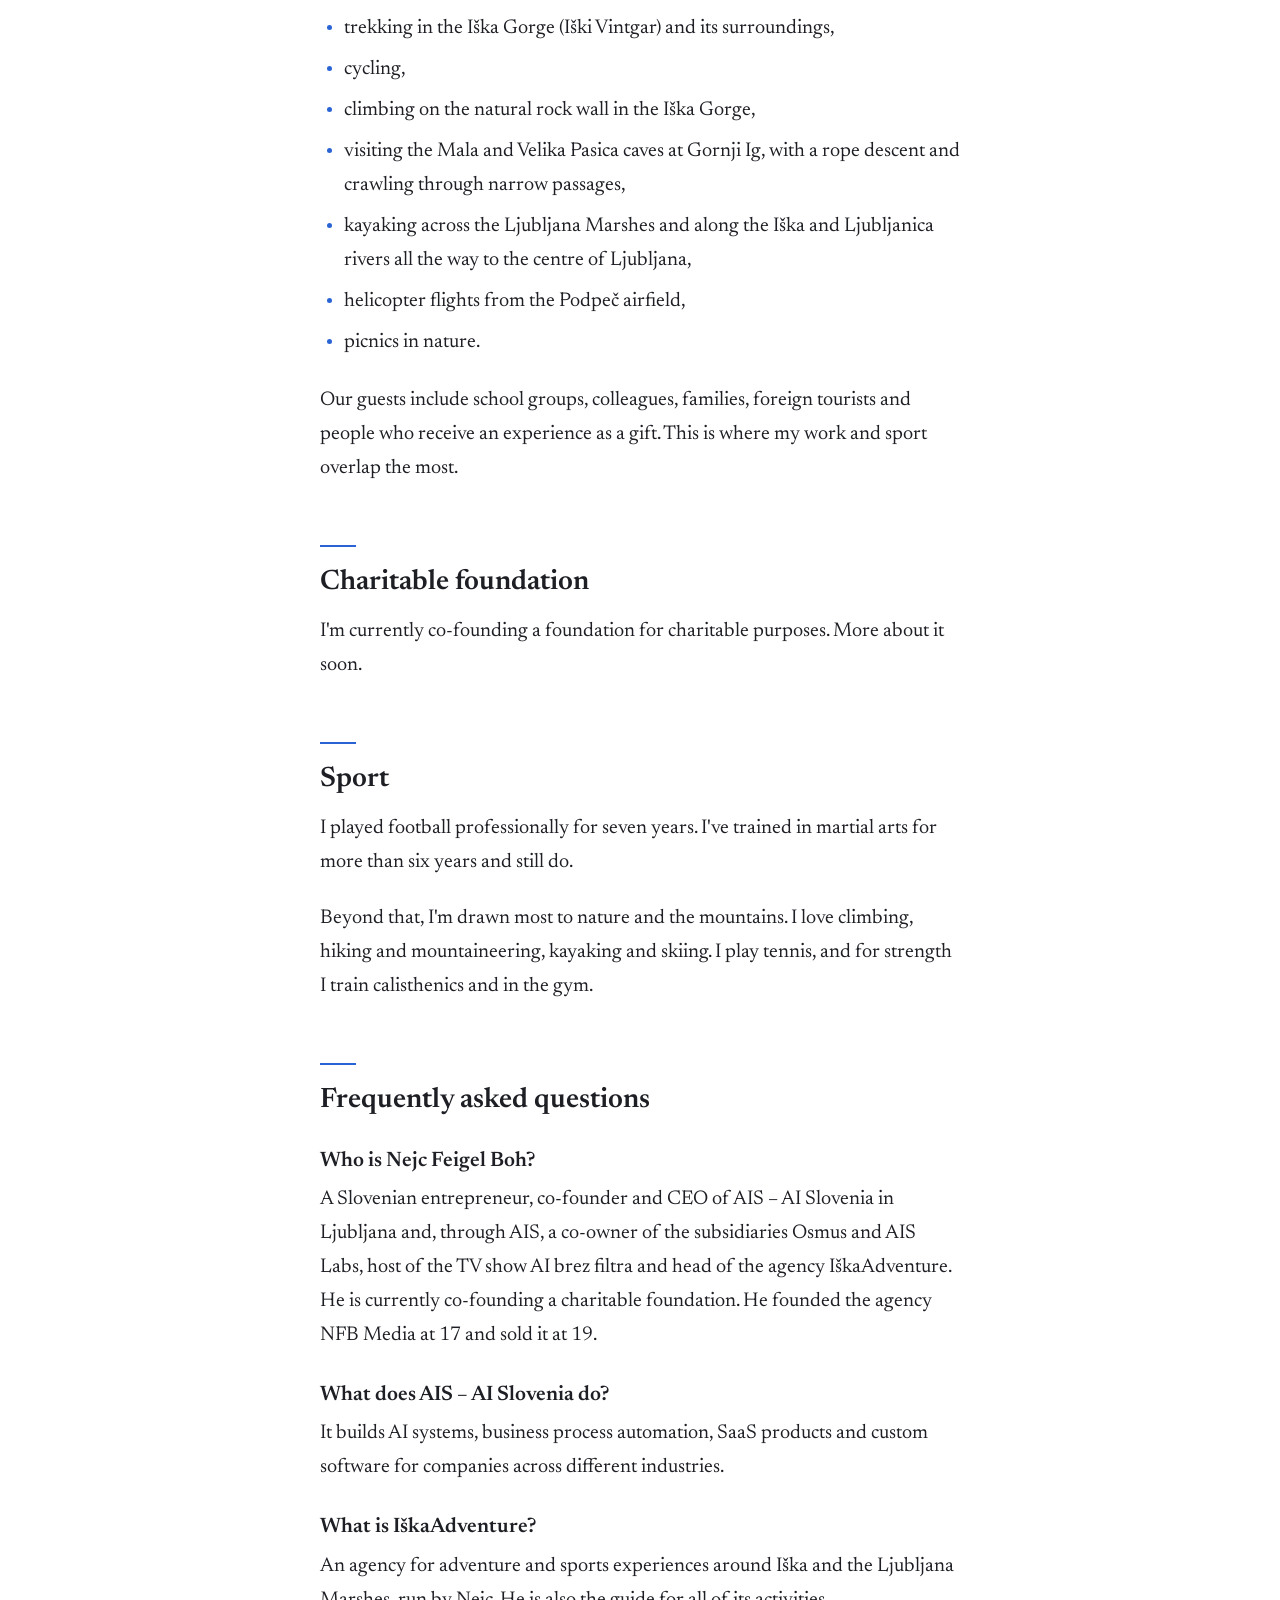
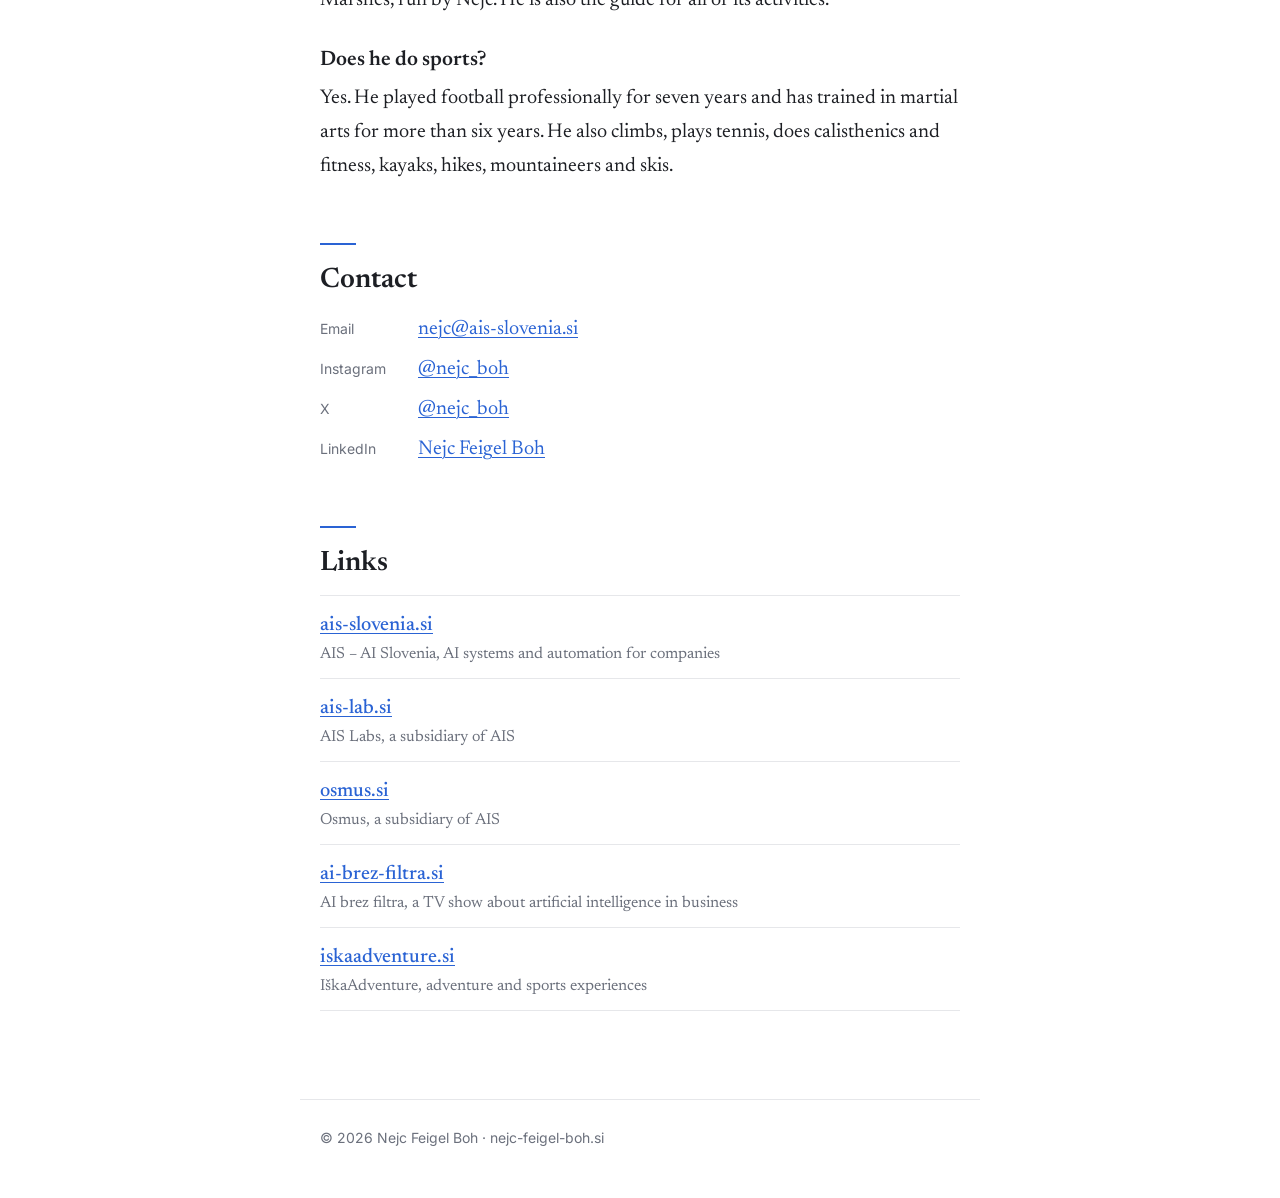
==== commit 11eae5c6: "Nova fotografija na vrhu strani Co-Authored-By: Claude Opus 5.5 <noreply@anthropic.com>" ====
--- a/en/index.html
+++ b/en/index.html
@@ -197,7 +197,7 @@
   .nowrap { white-space: nowrap; }
   .hero-photo { margin: 6px 0 0; }
   .hero-photo img {
-    display: block; width: 100%; height: auto; aspect-ratio: 4 / 5; object-fit: cover; object-position: 45% 30%;
+    display: block; width: 100%; height: auto; aspect-ratio: 4 / 5; object-fit: cover; object-position: 50% 18%;
     border-radius: 3px; box-shadow: 0 18px 36px -20px rgba(20, 40, 90, .35);
   }
   @media (max-width: 600px) {
@@ -316,7 +316,7 @@
       </p>
     </div>
     <figure class="hero-photo">
-      <img src="../nejc-foto.jpg" alt="Nejc Feigel Boh, black and white photo" width="1069" height="1133">
+      <img src="../nejc-foto.jpg?v=2" alt="Nejc Feigel Boh, black and white photo" width="532" height="787">
     </figure>
   </div>
 
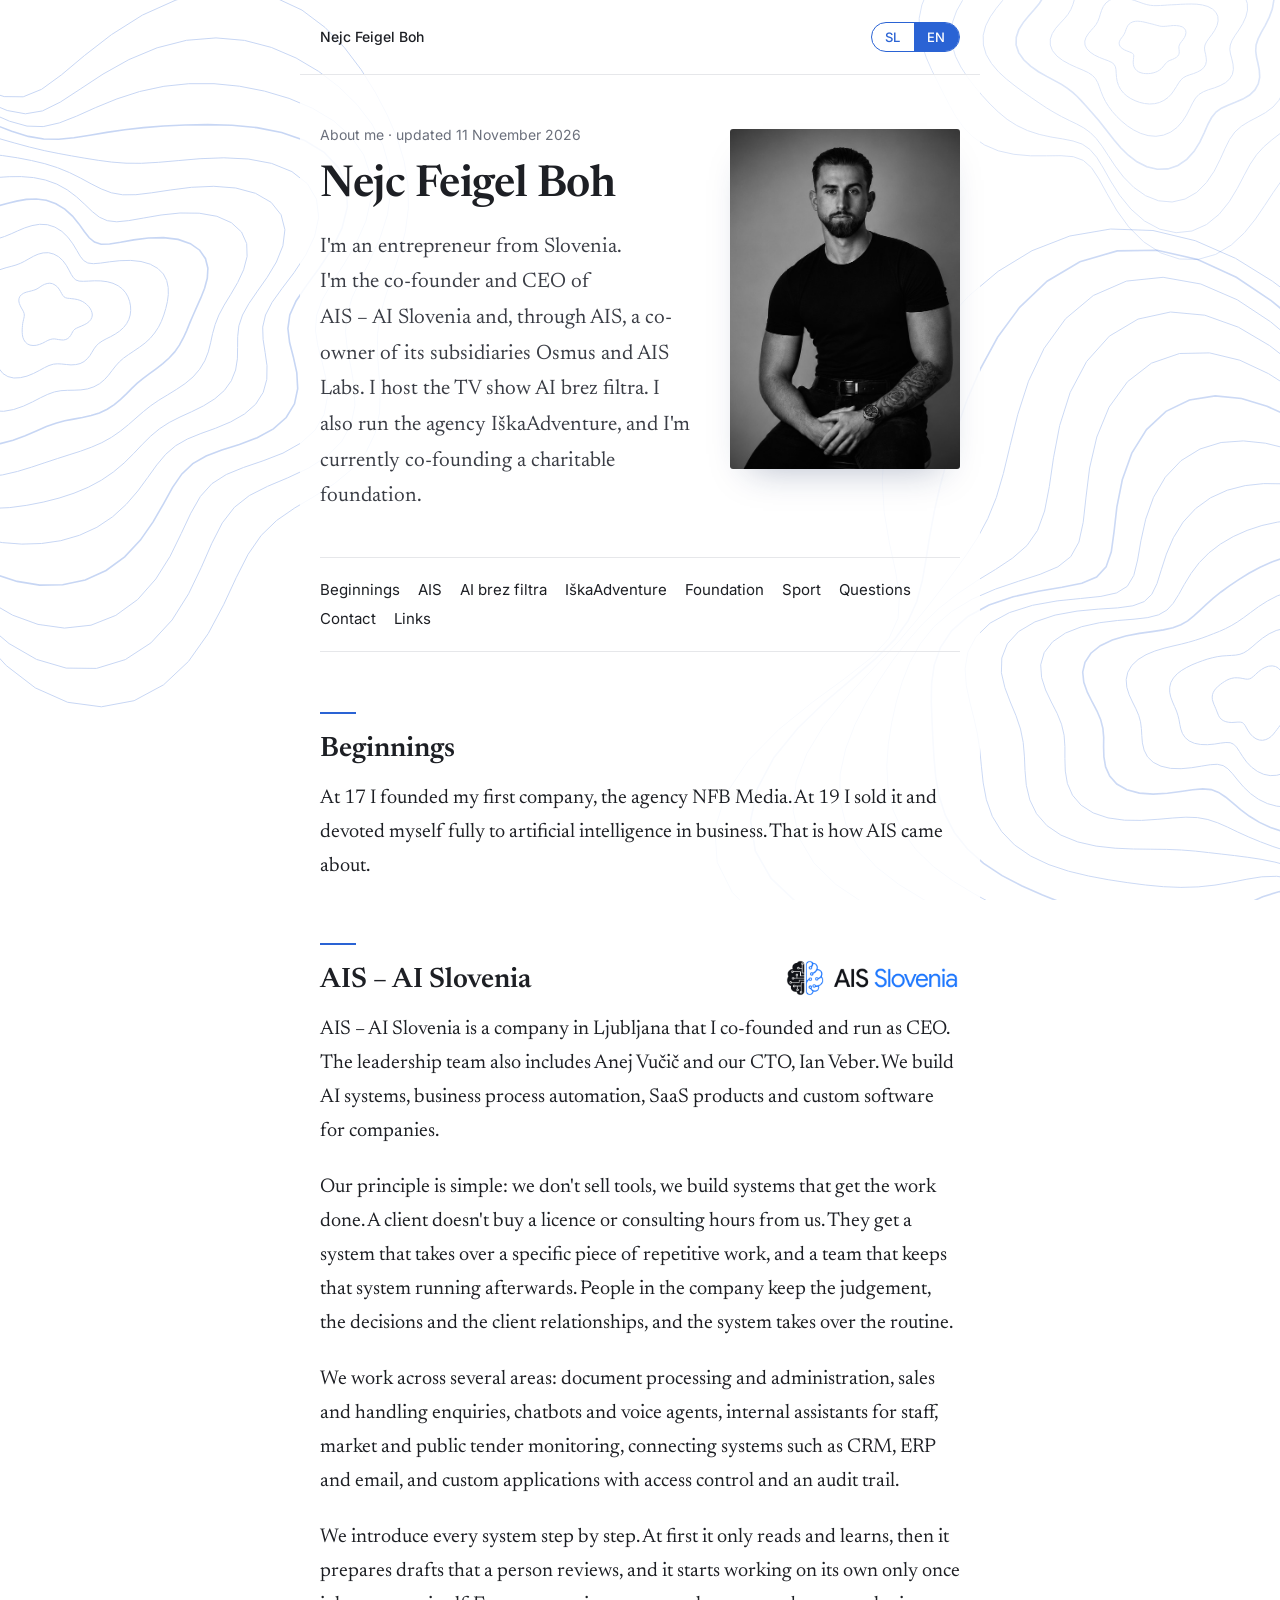
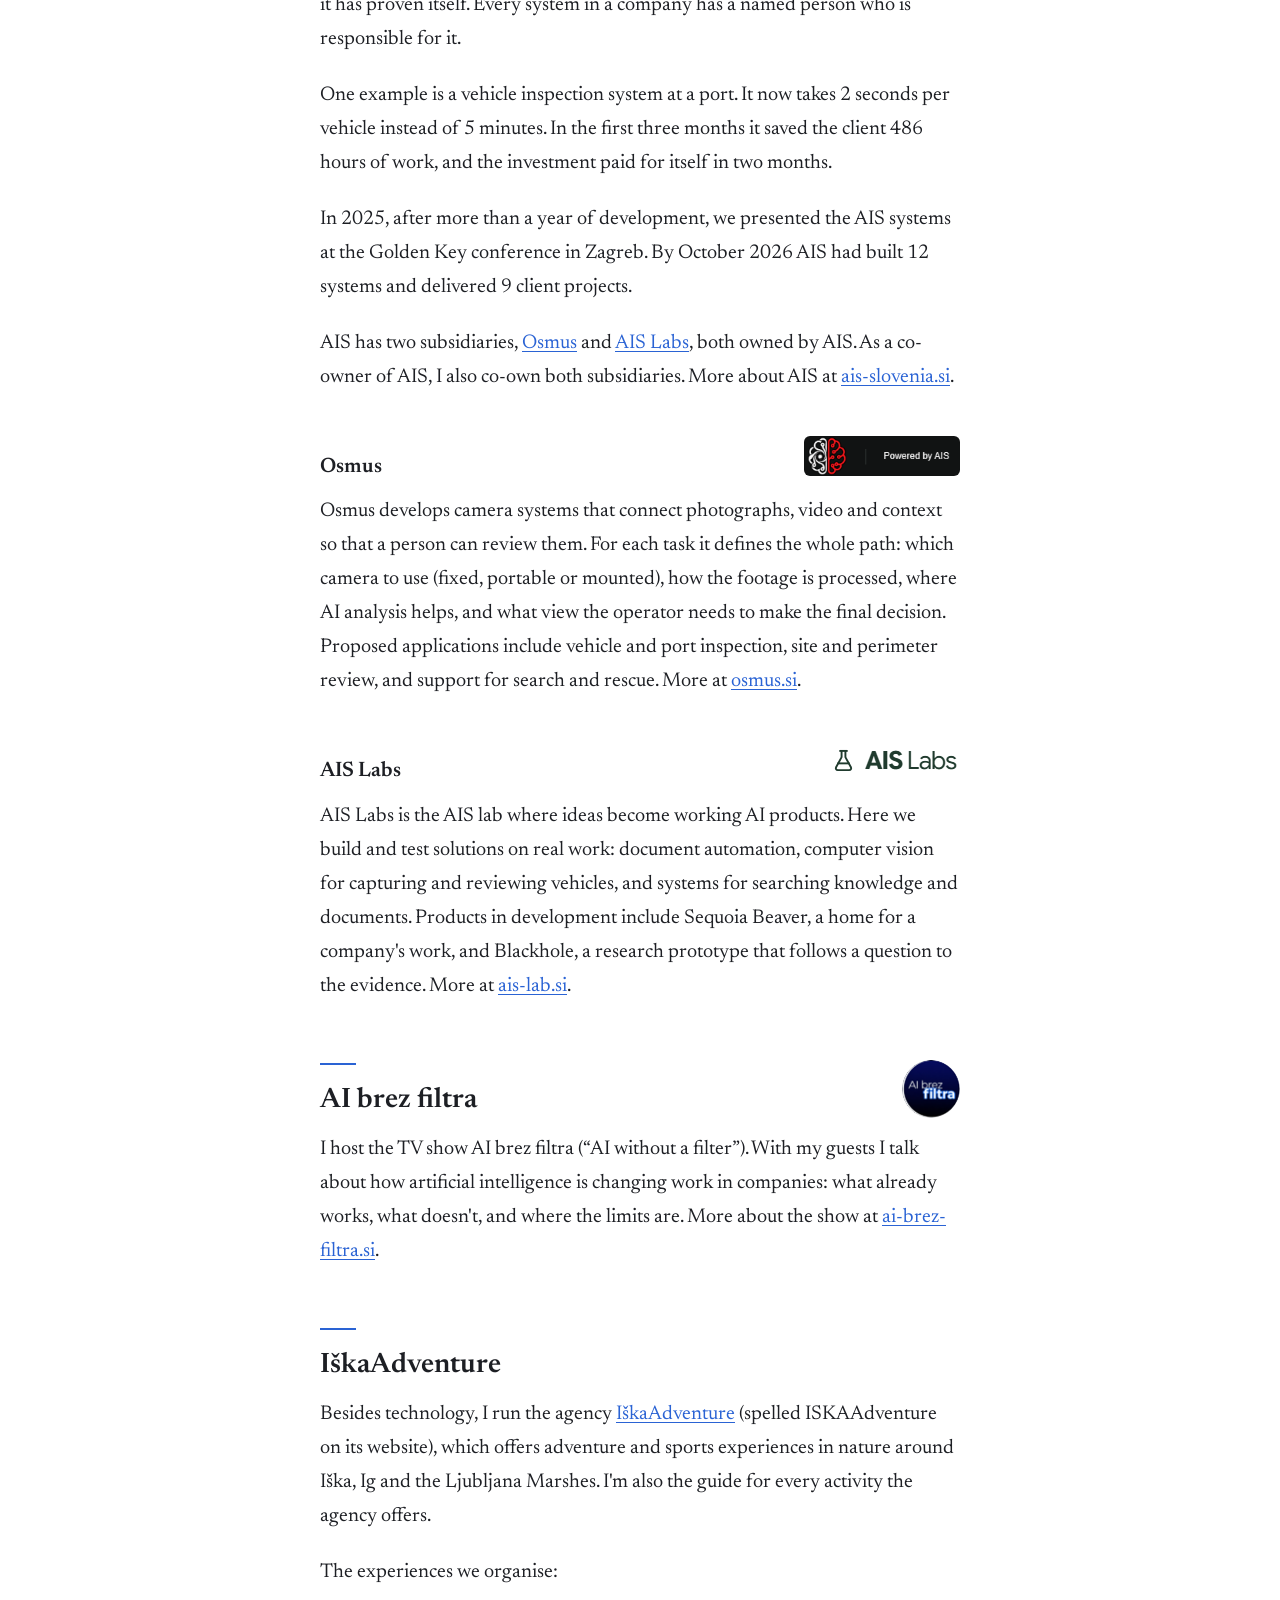
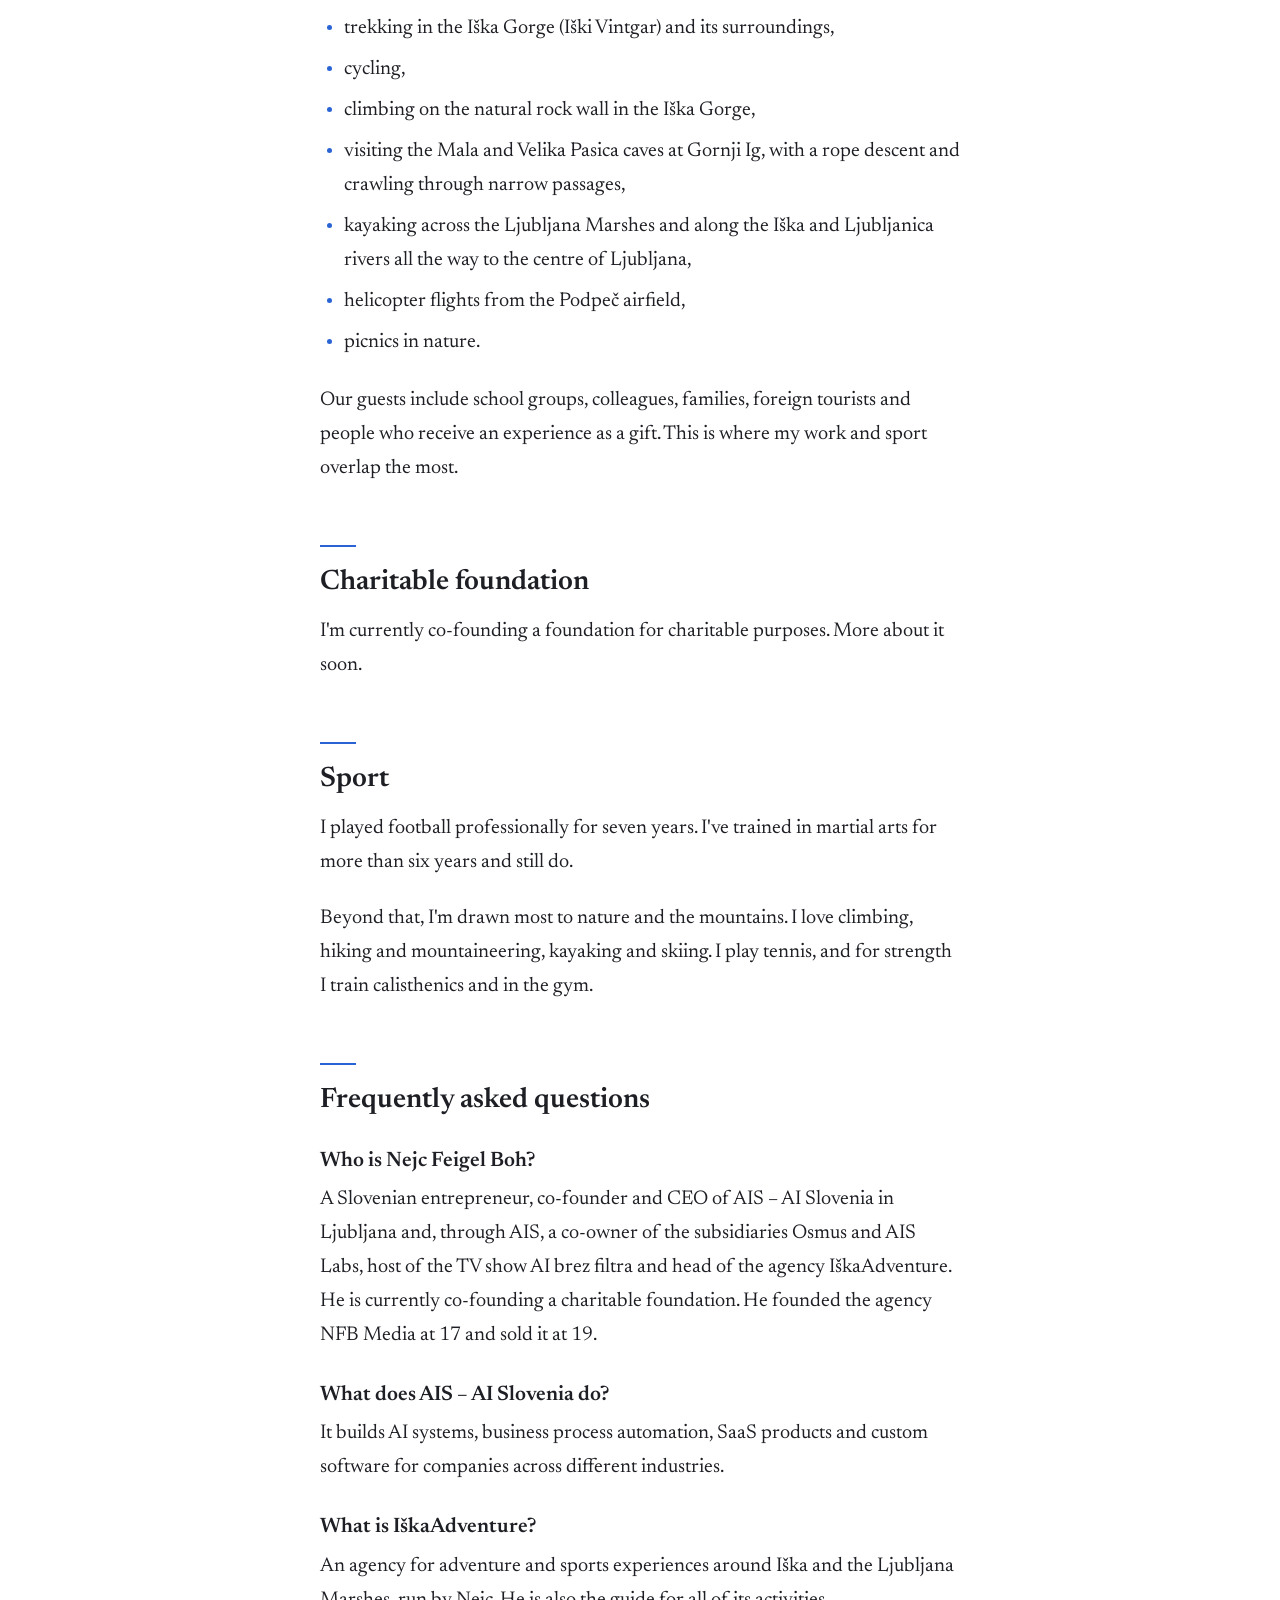
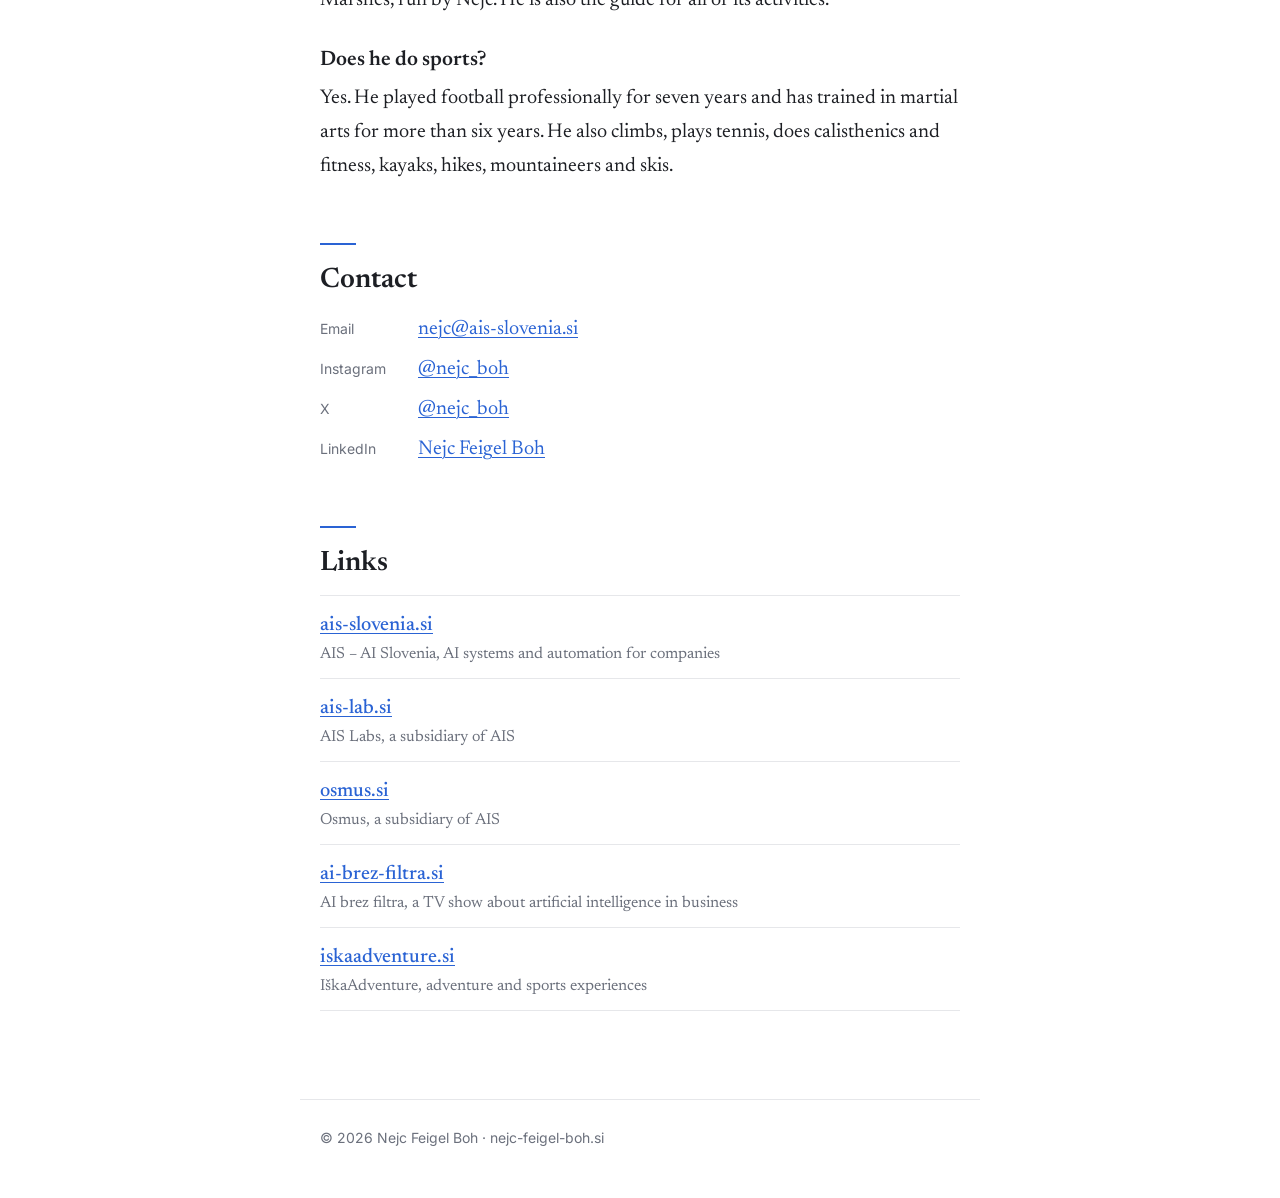
==== commit c0ff2351: "Fotografija na vrhu v celoti, brez obrezovanja Co-Authored-By: Claude Opus 5.5 <noreply@anthropic.co" ====
--- a/en/index.html
+++ b/en/index.html
@@ -197,7 +197,7 @@
   .nowrap { white-space: nowrap; }
   .hero-photo { margin: 6px 0 0; }
   .hero-photo img {
-    display: block; width: 100%; height: auto; aspect-ratio: 4 / 5; object-fit: cover; object-position: 50% 18%;
+    display: block; width: 100%; height: auto;
     border-radius: 3px; box-shadow: 0 18px 36px -20px rgba(20, 40, 90, .35);
   }
   @media (max-width: 600px) {
